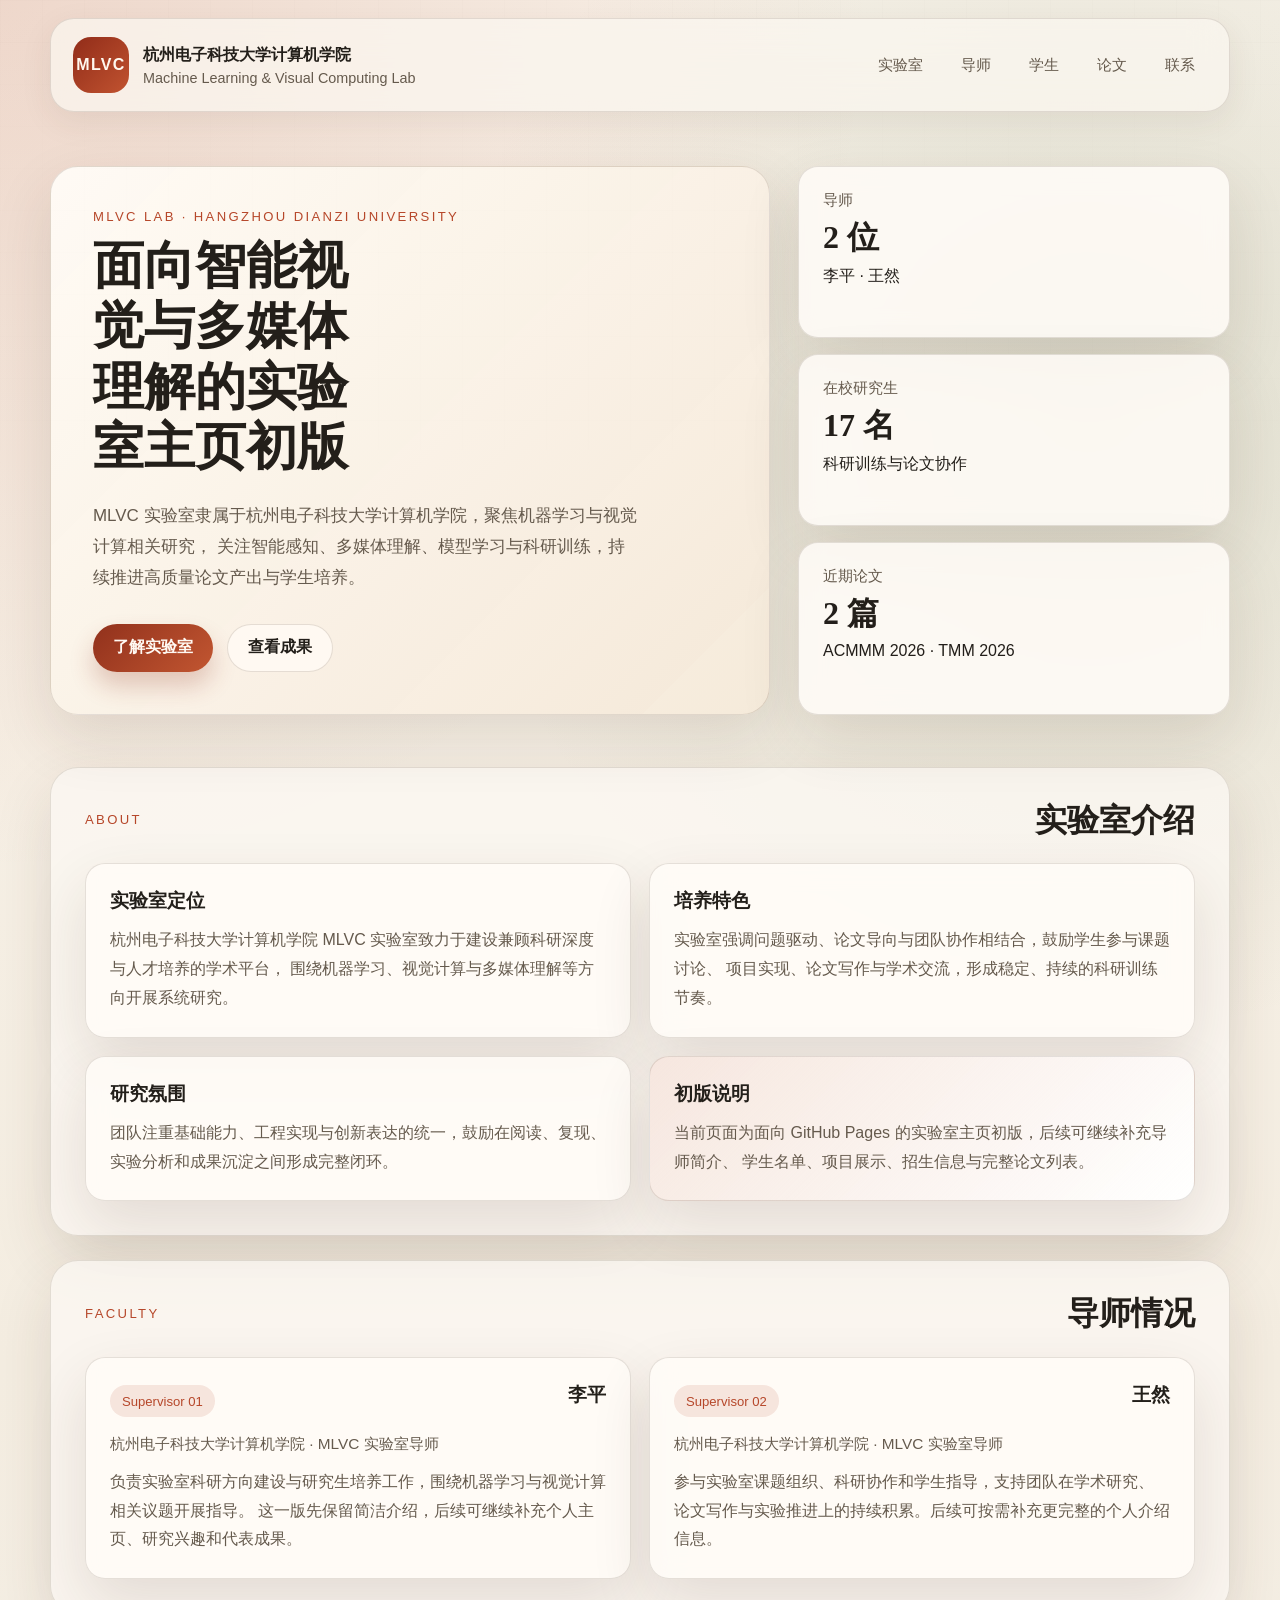
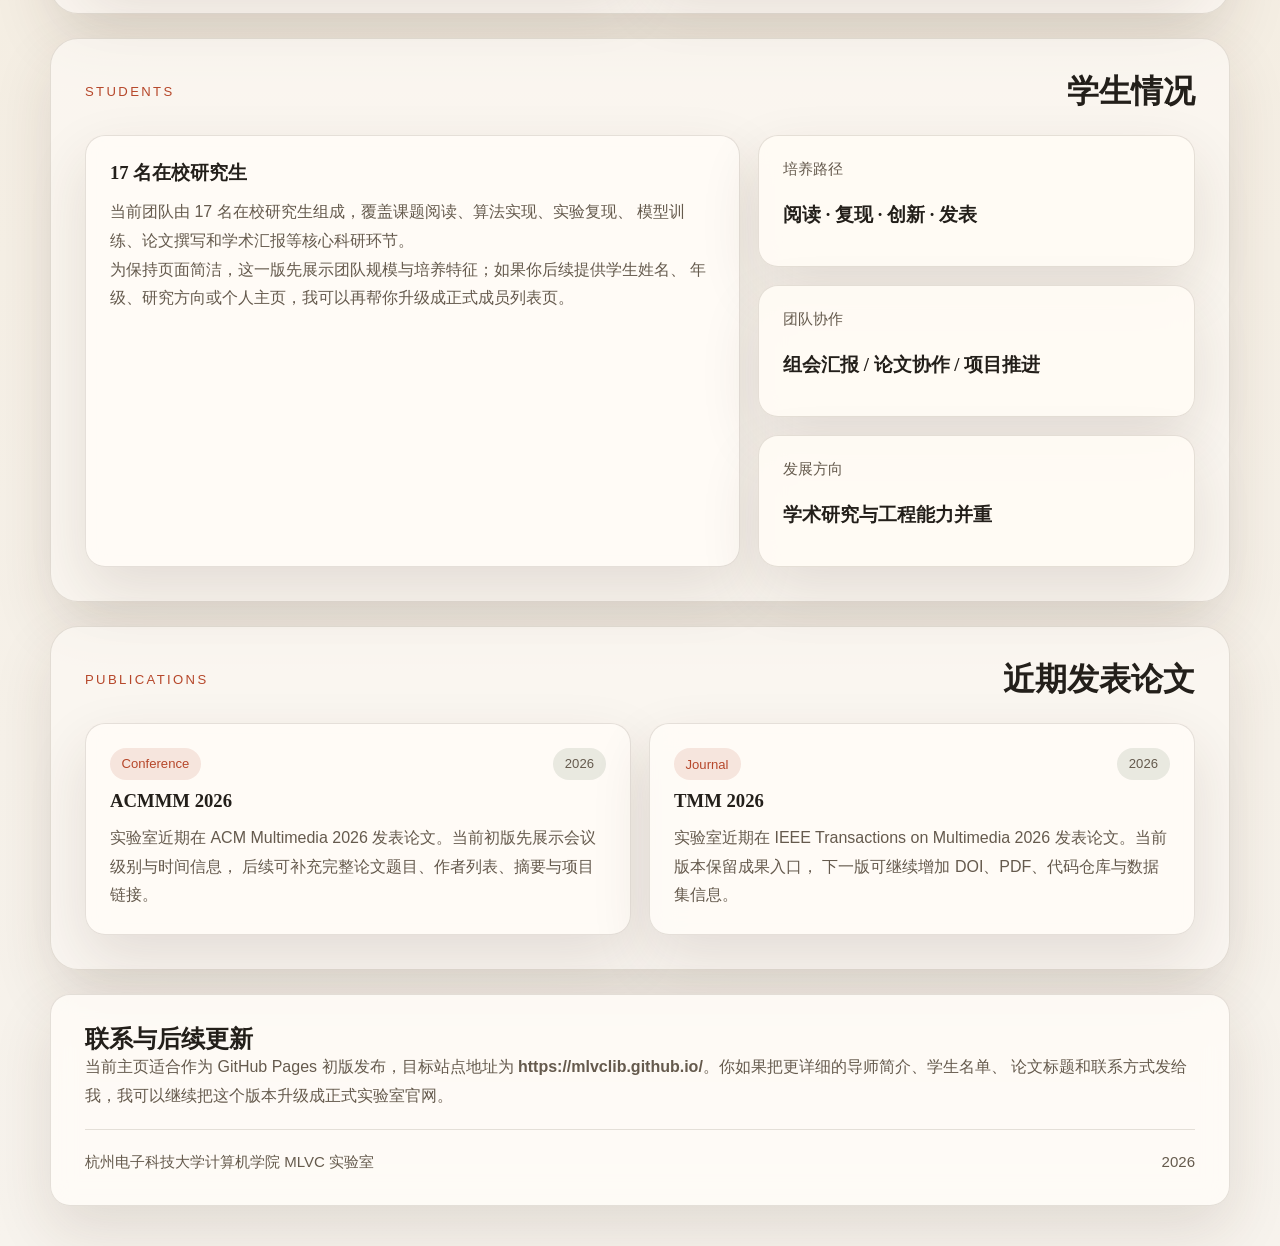
==== index.html @ e1e3f717 "init" ====
<!DOCTYPE html>
<html lang="zh-CN">
  <head>
    <meta charset="UTF-8" />
    <meta name="viewport" content="width=device-width, initial-scale=1.0" />
    <title>杭州电子科技大学计算机学院 MLVC 实验室</title>
    <meta
      name="description"
      content="杭州电子科技大学计算机学院 MLVC 实验室主页，介绍实验室、导师、学生与近期论文成果。"
    />
    <link rel="stylesheet" href="styles.css" />
  </head>
  <body>
    <div class="page-shell">
      <header class="site-header">
        <a class="brand" href="#top">
          <span class="brand-mark">MLVC</span>
          <span class="brand-text">
            <strong>杭州电子科技大学计算机学院</strong>
            <span>Machine Learning & Visual Computing Lab</span>
          </span>
        </a>
        <nav class="site-nav" aria-label="主导航">
          <a href="#about">实验室</a>
          <a href="#faculty">导师</a>
          <a href="#students">学生</a>
          <a href="#publications">论文</a>
          <a href="#contact">联系</a>
        </nav>
      </header>

      <main id="top">
        <section class="hero">
          <div class="hero-copy">
            <p class="eyebrow">MLVC Lab · Hangzhou Dianzi University</p>
            <h1>面向智能视觉与多媒体理解的实验室主页初版</h1>
            <p class="hero-text">
              MLVC 实验室隶属于杭州电子科技大学计算机学院，聚焦机器学习与视觉计算相关研究，
              关注智能感知、多媒体理解、模型学习与科研训练，持续推进高质量论文产出与学生培养。
            </p>
            <div class="hero-actions">
              <a class="button button-primary" href="#about">了解实验室</a>
              <a class="button button-secondary" href="#publications">查看成果</a>
            </div>
          </div>
          <aside class="hero-panel" aria-label="实验室概况">
            <div class="stat-card">
              <span class="stat-label">导师</span>
              <strong>2 位</strong>
              <span>李平 · 王然</span>
            </div>
            <div class="stat-card">
              <span class="stat-label">在校研究生</span>
              <strong>17 名</strong>
              <span>科研训练与论文协作</span>
            </div>
            <div class="stat-card">
              <span class="stat-label">近期论文</span>
              <strong>2 篇</strong>
              <span>ACMMM 2026 · TMM 2026</span>
            </div>
          </aside>
        </section>

        <section id="about" class="content-section">
          <div class="section-heading">
            <p class="eyebrow">About</p>
            <h2>实验室介绍</h2>
          </div>
          <div class="section-grid two-columns">
            <article class="info-card">
              <h3>实验室定位</h3>
              <p>
                杭州电子科技大学计算机学院 MLVC 实验室致力于建设兼顾科研深度与人才培养的学术平台，
                围绕机器学习、视觉计算与多媒体理解等方向开展系统研究。
              </p>
            </article>
            <article class="info-card">
              <h3>培养特色</h3>
              <p>
                实验室强调问题驱动、论文导向与团队协作相结合，鼓励学生参与课题讨论、
                项目实现、论文写作与学术交流，形成稳定、持续的科研训练节奏。
              </p>
            </article>
            <article class="info-card">
              <h3>研究氛围</h3>
              <p>
                团队注重基础能力、工程实现与创新表达的统一，鼓励在阅读、复现、
                实验分析和成果沉淀之间形成完整闭环。
              </p>
            </article>
            <article class="info-card accent-card">
              <h3>初版说明</h3>
              <p>
                当前页面为面向 GitHub Pages 的实验室主页初版，后续可继续补充导师简介、
                学生名单、项目展示、招生信息与完整论文列表。
              </p>
            </article>
          </div>
        </section>

        <section id="faculty" class="content-section">
          <div class="section-heading">
            <p class="eyebrow">Faculty</p>
            <h2>导师情况</h2>
          </div>
          <div class="section-grid two-columns">
            <article class="profile-card">
              <div class="profile-header">
                <span class="profile-badge">Supervisor 01</span>
                <h3>李平</h3>
              </div>
              <p class="profile-role">杭州电子科技大学计算机学院 · MLVC 实验室导师</p>
              <p>
                负责实验室科研方向建设与研究生培养工作，围绕机器学习与视觉计算相关议题开展指导。
                这一版先保留简洁介绍，后续可继续补充个人主页、研究兴趣和代表成果。
              </p>
            </article>
            <article class="profile-card">
              <div class="profile-header">
                <span class="profile-badge">Supervisor 02</span>
                <h3>王然</h3>
              </div>
              <p class="profile-role">杭州电子科技大学计算机学院 · MLVC 实验室导师</p>
              <p>
                参与实验室课题组织、科研协作和学生指导，支持团队在学术研究、
                论文写作与实验推进上的持续积累。后续可按需补充更完整的个人介绍信息。
              </p>
            </article>
          </div>
        </section>

        <section id="students" class="content-section">
          <div class="section-heading">
            <p class="eyebrow">Students</p>
            <h2>学生情况</h2>
          </div>
          <div class="students-layout">
            <article class="students-summary">
              <h3>17 名在校研究生</h3>
              <p>
                当前团队由 17 名在校研究生组成，覆盖课题阅读、算法实现、实验复现、
                模型训练、论文撰写和学术汇报等核心科研环节。
              </p>
              <p>
                为保持页面简洁，这一版先展示团队规模与培养特征；如果你后续提供学生姓名、
                年级、研究方向或个人主页，我可以再帮你升级成正式成员列表页。
              </p>
            </article>
            <div class="student-highlights">
              <div class="highlight-card">
                <span>培养路径</span>
                <strong>阅读 · 复现 · 创新 · 发表</strong>
              </div>
              <div class="highlight-card">
                <span>团队协作</span>
                <strong>组会汇报 / 论文协作 / 项目推进</strong>
              </div>
              <div class="highlight-card">
                <span>发展方向</span>
                <strong>学术研究与工程能力并重</strong>
              </div>
            </div>
          </div>
        </section>

        <section id="publications" class="content-section">
          <div class="section-heading">
            <p class="eyebrow">Publications</p>
            <h2>近期发表论文</h2>
          </div>
          <div class="publication-list">
            <article class="publication-card">
              <div class="publication-meta">
                <span class="pub-tag">Conference</span>
                <span class="pub-year">2026</span>
              </div>
              <h3>ACMMM 2026</h3>
              <p>
                实验室近期在 ACM Multimedia 2026 发表论文。当前初版先展示会议级别与时间信息，
                后续可补充完整论文题目、作者列表、摘要与项目链接。
              </p>
            </article>
            <article class="publication-card">
              <div class="publication-meta">
                <span class="pub-tag">Journal</span>
                <span class="pub-year">2026</span>
              </div>
              <h3>TMM 2026</h3>
              <p>
                实验室近期在 IEEE Transactions on Multimedia 2026 发表论文。当前版本保留成果入口，
                下一版可继续增加 DOI、PDF、代码仓库与数据集信息。
              </p>
            </article>
          </div>
        </section>
      </main>

      <footer id="contact" class="site-footer">
        <div>
          <h2>联系与后续更新</h2>
          <p>
            当前主页适合作为 GitHub Pages 初版发布，目标站点地址为
            <strong>https://mlvclib.github.io/</strong>。你如果把更详细的导师简介、学生名单、
            论文标题和联系方式发给我，我可以继续把这个版本升级成正式实验室官网。
          </p>
        </div>
        <p class="footer-note">
          <span>杭州电子科技大学计算机学院 MLVC 实验室</span>
          <span id="year"></span>
        </p>
      </footer>
    </div>

    <script src="script.js"></script>
  </body>
</html>
---- styles.css ----
:root {
  --bg: #f6f1e8;
  --panel: rgba(255, 252, 247, 0.86);
  --panel-strong: #fffdf8;
  --text: #231f1a;
  --muted: #655a4d;
  --line: rgba(70, 52, 35, 0.14);
  --accent: #b6472a;
  --shadow: 0 24px 60px rgba(67, 42, 24, 0.12);
  --radius-lg: 28px;
  --radius-md: 20px;
  --content-width: 1180px;
}

* {
  box-sizing: border-box;
}

html {
  scroll-behavior: smooth;
}

body {
  margin: 0;
  min-height: 100vh;
  font-family:
    "Aptos",
    "Segoe UI",
    "PingFang SC",
    "Hiragino Sans GB",
    "Microsoft YaHei",
    sans-serif;
  color: var(--text);
  background:
    radial-gradient(circle at top left, rgba(182, 71, 42, 0.16), transparent 28%),
    radial-gradient(circle at 85% 14%, rgba(108, 130, 88, 0.18), transparent 24%),
    linear-gradient(180deg, #f9f3ea 0%, #f4ede1 48%, #f7f3ed 100%);
}

body::before {
  content: "";
  position: fixed;
  inset: 0;
  pointer-events: none;
  opacity: 0.24;
  background-image:
    linear-gradient(rgba(58, 45, 33, 0.06) 1px, transparent 1px),
    linear-gradient(90deg, rgba(58, 45, 33, 0.06) 1px, transparent 1px);
  background-size: 42px 42px;
  mask-image: linear-gradient(180deg, rgba(0, 0, 0, 0.6), transparent);
}

.page-shell {
  width: min(calc(100% - 32px), var(--content-width));
  margin: 18px auto 40px;
}

.site-header {
  position: sticky;
  top: 14px;
  z-index: 20;
  display: flex;
  align-items: center;
  justify-content: space-between;
  gap: 24px;
  padding: 18px 22px;
  border: 1px solid var(--line);
  border-radius: 24px;
  backdrop-filter: blur(18px);
  background: rgba(251, 247, 240, 0.72);
  box-shadow: 0 10px 32px rgba(79, 55, 35, 0.08);
}

.brand {
  display: flex;
  align-items: center;
  gap: 14px;
  color: inherit;
  text-decoration: none;
}

.brand-mark {
  display: inline-flex;
  align-items: center;
  justify-content: center;
  width: 56px;
  height: 56px;
  border-radius: 18px;
  font-weight: 700;
  letter-spacing: 0.08em;
  color: #fff8ef;
  background: linear-gradient(135deg, #912c19 0%, #c15330 100%);
}

.brand-text {
  display: grid;
  gap: 4px;
}

.brand-text strong,
.hero h1,
.section-heading h2,
.site-footer h2,
.stat-card strong,
.info-card h3,
.profile-card h3,
.students-summary h3,
.publication-card h3,
.highlight-card strong {
  font-family:
    "Source Han Serif SC",
    "Noto Serif SC",
    "Songti SC",
    "STSong",
    serif;
}

.brand-text strong {
  font-size: 1rem;
}

.brand-text span {
  font-size: 0.9rem;
  color: var(--muted);
}

.site-nav {
  display: flex;
  flex-wrap: wrap;
  gap: 14px;
}

.site-nav a {
  color: var(--muted);
  text-decoration: none;
  font-size: 0.96rem;
  padding: 8px 12px;
  border-radius: 999px;
  transition: 180ms ease;
}

.site-nav a:hover,
.site-nav a:focus-visible {
  color: var(--text);
  background: rgba(182, 71, 42, 0.1);
  outline: none;
}

.hero {
  display: grid;
  grid-template-columns: minmax(0, 1.5fr) minmax(280px, 0.9fr);
  gap: 28px;
  align-items: stretch;
  padding: 54px 0 28px;
}

.hero-copy {
  padding: 42px;
  border-radius: var(--radius-lg);
  background:
    linear-gradient(135deg, rgba(255, 250, 244, 0.92), rgba(244, 232, 214, 0.9)),
    var(--panel);
  border: 1px solid var(--line);
  box-shadow: var(--shadow);
}

.eyebrow {
  margin: 0 0 12px;
  font-size: 0.82rem;
  letter-spacing: 0.18em;
  text-transform: uppercase;
  color: var(--accent);
}

.hero h1,
.section-heading h2,
.site-footer h2 {
  margin: 0;
  line-height: 1.18;
}

.hero h1 {
  font-size: clamp(2.4rem, 4vw, 4.6rem);
  max-width: 11ch;
}

.hero-text {
  max-width: 58ch;
  margin: 22px 0 0;
  font-size: 1.06rem;
  line-height: 1.85;
  color: var(--muted);
}

.hero-actions {
  display: flex;
  flex-wrap: wrap;
  gap: 14px;
  margin-top: 30px;
}

.button {
  display: inline-flex;
  align-items: center;
  justify-content: center;
  min-height: 48px;
  padding: 0 20px;
  border-radius: 999px;
  text-decoration: none;
  font-weight: 600;
  transition: transform 180ms ease, box-shadow 180ms ease, background 180ms ease;
}

.button:hover,
.button:focus-visible {
  transform: translateY(-1px);
}

.button-primary {
  color: #fff9f3;
  background: linear-gradient(135deg, #91311c, #c25631);
  box-shadow: 0 14px 24px rgba(145, 49, 28, 0.24);
}

.button-secondary {
  color: var(--text);
  background: rgba(255, 250, 244, 0.92);
  border: 1px solid rgba(95, 73, 48, 0.16);
}

.hero-panel {
  display: grid;
  gap: 16px;
}

.stat-card,
.info-card,
.profile-card,
.students-summary,
.highlight-card,
.publication-card,
.site-footer {
  border: 1px solid var(--line);
  border-radius: var(--radius-md);
  background: var(--panel);
  backdrop-filter: blur(12px);
  box-shadow: var(--shadow);
}

.stat-card {
  display: grid;
  gap: 6px;
  align-content: start;
  min-height: 164px;
  padding: 24px;
}

.stat-card strong {
  font-size: 2rem;
}

.stat-label {
  color: var(--muted);
  font-size: 0.92rem;
}

.content-section {
  margin-top: 24px;
  padding: 34px;
  border-radius: var(--radius-lg);
  border: 1px solid rgba(84, 63, 42, 0.14);
  background: rgba(252, 248, 242, 0.78);
  box-shadow: var(--shadow);
}

.section-heading {
  display: flex;
  align-items: end;
  justify-content: space-between;
  gap: 20px;
  margin-bottom: 24px;
}

.section-heading h2 {
  font-size: clamp(1.7rem, 2.5vw, 2.4rem);
}

.section-grid.two-columns {
  display: grid;
  grid-template-columns: repeat(2, minmax(0, 1fr));
  gap: 18px;
}

.info-card,
.profile-card,
.students-summary,
.highlight-card,
.publication-card {
  padding: 24px;
}

.info-card h3,
.profile-card h3,
.students-summary h3,
.publication-card h3 {
  margin: 0 0 12px;
}

.info-card p,
.profile-card p,
.students-summary p,
.publication-card p,
.site-footer p {
  margin: 0;
  line-height: 1.8;
  color: var(--muted);
}

.accent-card {
  background:
    linear-gradient(135deg, rgba(182, 71, 42, 0.12), rgba(255, 255, 255, 0.9)),
    var(--panel-strong);
}

.profile-header,
.publication-meta {
  display: flex;
  align-items: center;
  justify-content: space-between;
  gap: 12px;
  margin-bottom: 10px;
}

.profile-badge,
.pub-tag,
.pub-year {
  display: inline-flex;
  align-items: center;
  min-height: 32px;
  padding: 0 12px;
  border-radius: 999px;
  font-size: 0.82rem;
}

.profile-badge,
.pub-tag {
  color: var(--accent);
  background: rgba(182, 71, 42, 0.12);
}

.profile-role {
  margin-bottom: 10px !important;
  font-size: 0.96rem;
}

.students-layout {
  display: grid;
  grid-template-columns: minmax(0, 1.2fr) minmax(0, 0.8fr);
  gap: 18px;
}

.student-highlights {
  display: grid;
  gap: 18px;
}

.highlight-card {
  display: grid;
  gap: 8px;
  min-height: 132px;
  background: rgba(255, 251, 245, 0.92);
}

.highlight-card span {
  color: var(--muted);
  font-size: 0.92rem;
}

.highlight-card strong {
  font-size: 1.16rem;
  line-height: 1.5;
}

.publication-list {
  display: grid;
  grid-template-columns: repeat(2, minmax(0, 1fr));
  gap: 18px;
}

.pub-year {
  color: var(--muted);
  background: rgba(72, 101, 64, 0.12);
}

.site-footer {
  display: grid;
  gap: 18px;
  margin-top: 24px;
  padding: 30px 34px;
}

.footer-note {
  display: flex;
  flex-wrap: wrap;
  justify-content: space-between;
  gap: 8px 20px;
  padding-top: 18px;
  border-top: 1px solid var(--line);
  font-size: 0.94rem;
}

@media (max-width: 980px) {
  .site-header,
  .section-heading {
    align-items: start;
    flex-direction: column;
  }

  .hero,
  .students-layout,
  .publication-list,
  .section-grid.two-columns {
    grid-template-columns: 1fr;
  }

  .hero h1 {
    max-width: none;
  }
}

@media (max-width: 720px) {
  .page-shell {
    width: min(calc(100% - 20px), var(--content-width));
    margin-top: 10px;
  }

  .site-header,
  .hero-copy,
  .content-section,
  .site-footer {
    padding: 20px;
  }

  .brand {
    align-items: start;
  }

  .brand-mark {
    width: 48px;
    height: 48px;
    border-radius: 14px;
    font-size: 0.92rem;
  }

  .site-nav {
    gap: 8px;
  }

  .site-nav a {
    padding: 6px 10px;
  }

  .hero {
    padding-top: 18px;
  }

  .hero-text {
    font-size: 1rem;
  }
}
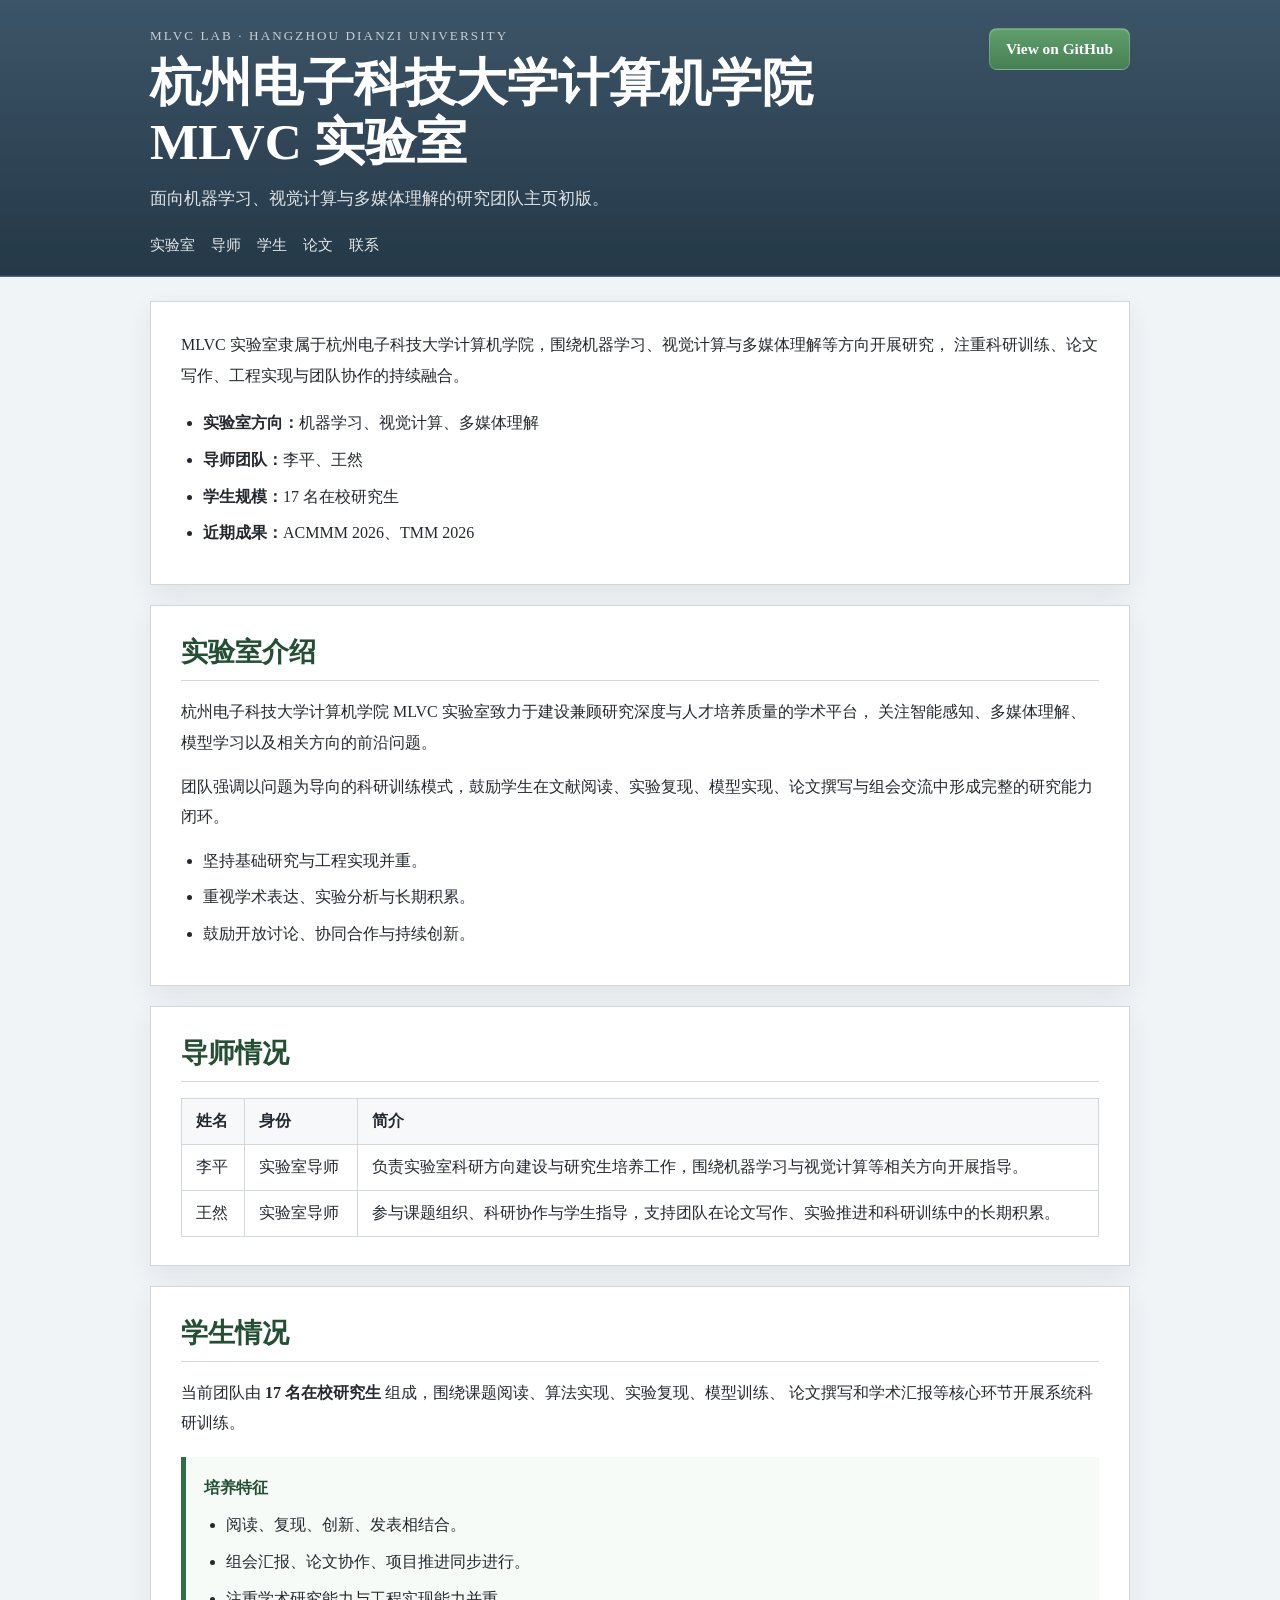
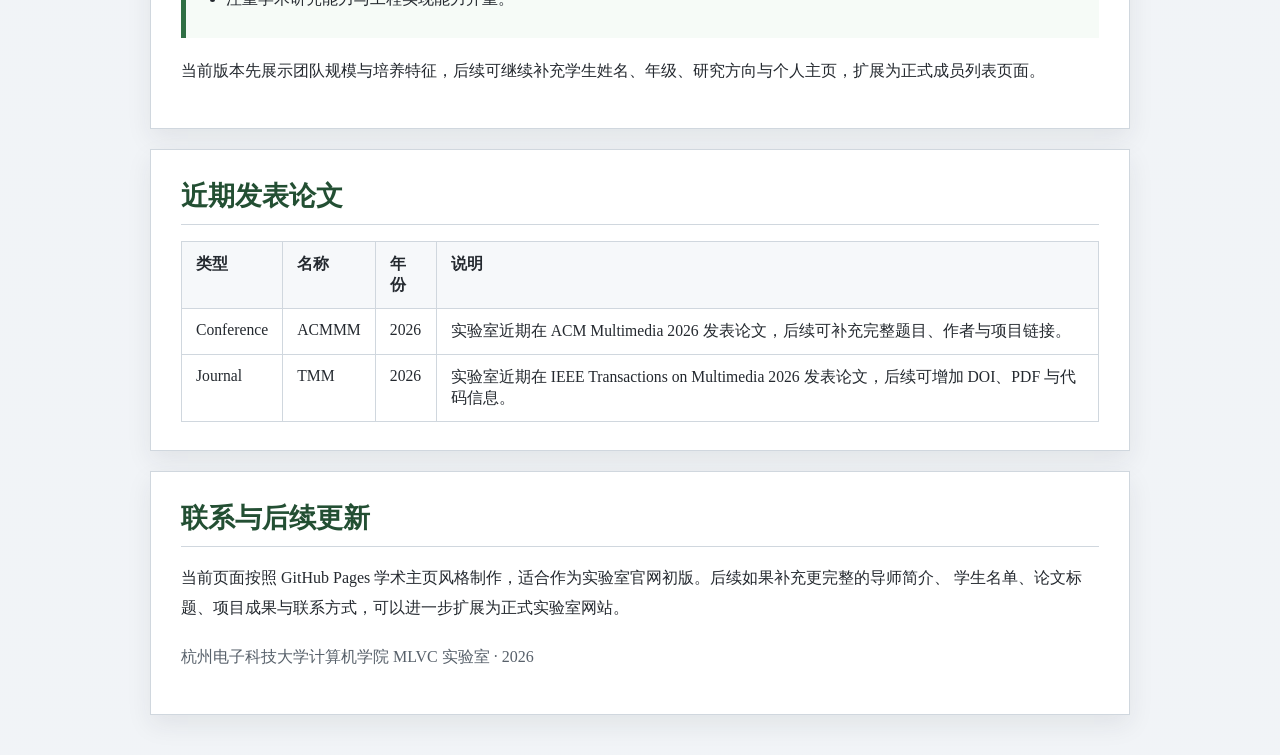
==== commit 377231b6: "修改1" ====
--- a/index.html
+++ b/index.html
@@ -3,214 +3,151 @@
   <head>
     <meta charset="UTF-8" />
     <meta name="viewport" content="width=device-width, initial-scale=1.0" />
-    <title>杭州电子科技大学计算机学院 MLVC 实验室</title>
+    <title>MLVC Lab | 杭州电子科技大学计算机学院</title>
     <meta
       name="description"
-      content="杭州电子科技大学计算机学院 MLVC 实验室主页，介绍实验室、导师、学生与近期论文成果。"
+      content="杭州电子科技大学计算机学院 MLVC 实验室主页，包含实验室介绍、导师团队、学生培养与近期论文成果。"
     />
     <link rel="stylesheet" href="styles.css" />
   </head>
   <body>
-    <div class="page-shell">
-      <header class="site-header">
-        <a class="brand" href="#top">
-          <span class="brand-mark">MLVC</span>
-          <span class="brand-text">
-            <strong>杭州电子科技大学计算机学院</strong>
-            <span>Machine Learning & Visual Computing Lab</span>
-          </span>
+    <header class="masthead">
+      <div class="container masthead-inner">
+        <div class="title-group">
+          <p class="site-kicker">MLVC LAB · HANGZHOU DIANZI UNIVERSITY</p>
+          <h1>杭州电子科技大学计算机学院 MLVC 实验室</h1>
+          <p class="site-summary">
+            面向机器学习、视觉计算与多媒体理解的研究团队主页初版。
+          </p>
+        </div>
+        <a class="github-link" href="https://github.com/l392y/lib_website" target="_blank" rel="noreferrer">
+          View on GitHub
         </a>
-        <nav class="site-nav" aria-label="主导航">
+      </div>
+      <div class="container">
+        <nav class="page-nav" aria-label="页面导航">
           <a href="#about">实验室</a>
           <a href="#faculty">导师</a>
           <a href="#students">学生</a>
           <a href="#publications">论文</a>
           <a href="#contact">联系</a>
         </nav>
-      </header>
+      </div>
+    </header>
 
-      <main id="top">
-        <section class="hero">
-          <div class="hero-copy">
-            <p class="eyebrow">MLVC Lab · Hangzhou Dianzi University</p>
-            <h1>面向智能视觉与多媒体理解的实验室主页初版</h1>
-            <p class="hero-text">
-              MLVC 实验室隶属于杭州电子科技大学计算机学院，聚焦机器学习与视觉计算相关研究，
-              关注智能感知、多媒体理解、模型学习与科研训练，持续推进高质量论文产出与学生培养。
-            </p>
-            <div class="hero-actions">
-              <a class="button button-primary" href="#about">了解实验室</a>
-              <a class="button button-secondary" href="#publications">查看成果</a>
-            </div>
-          </div>
-          <aside class="hero-panel" aria-label="实验室概况">
-            <div class="stat-card">
-              <span class="stat-label">导师</span>
-              <strong>2 位</strong>
-              <span>李平 · 王然</span>
-            </div>
-            <div class="stat-card">
-              <span class="stat-label">在校研究生</span>
-              <strong>17 名</strong>
-              <span>科研训练与论文协作</span>
-            </div>
-            <div class="stat-card">
-              <span class="stat-label">近期论文</span>
-              <strong>2 篇</strong>
-              <span>ACMMM 2026 · TMM 2026</span>
-            </div>
-          </aside>
-        </section>
+    <main class="container page-content">
+      <section class="lead-panel">
+        <p>
+          MLVC 实验室隶属于杭州电子科技大学计算机学院，围绕机器学习、视觉计算与多媒体理解等方向开展研究，
+          注重科研训练、论文写作、工程实现与团队协作的持续融合。
+        </p>
+        <ul class="facts-list">
+          <li><strong>实验室方向：</strong>机器学习、视觉计算、多媒体理解</li>
+          <li><strong>导师团队：</strong>李平、王然</li>
+          <li><strong>学生规模：</strong>17 名在校研究生</li>
+          <li><strong>近期成果：</strong>ACMMM 2026、TMM 2026</li>
+        </ul>
+      </section>
 
-        <section id="about" class="content-section">
-          <div class="section-heading">
-            <p class="eyebrow">About</p>
-            <h2>实验室介绍</h2>
-          </div>
-          <div class="section-grid two-columns">
-            <article class="info-card">
-              <h3>实验室定位</h3>
-              <p>
-                杭州电子科技大学计算机学院 MLVC 实验室致力于建设兼顾科研深度与人才培养的学术平台，
-                围绕机器学习、视觉计算与多媒体理解等方向开展系统研究。
-              </p>
-            </article>
-            <article class="info-card">
-              <h3>培养特色</h3>
-              <p>
-                实验室强调问题驱动、论文导向与团队协作相结合，鼓励学生参与课题讨论、
-                项目实现、论文写作与学术交流，形成稳定、持续的科研训练节奏。
-              </p>
-            </article>
-            <article class="info-card">
-              <h3>研究氛围</h3>
-              <p>
-                团队注重基础能力、工程实现与创新表达的统一，鼓励在阅读、复现、
-                实验分析和成果沉淀之间形成完整闭环。
-              </p>
-            </article>
-            <article class="info-card accent-card">
-              <h3>初版说明</h3>
-              <p>
-                当前页面为面向 GitHub Pages 的实验室主页初版，后续可继续补充导师简介、
-                学生名单、项目展示、招生信息与完整论文列表。
-              </p>
-            </article>
-          </div>
-        </section>
+      <section id="about" class="content-section">
+        <h2>实验室介绍</h2>
+        <p>
+          杭州电子科技大学计算机学院 MLVC 实验室致力于建设兼顾研究深度与人才培养质量的学术平台，
+          关注智能感知、多媒体理解、模型学习以及相关方向的前沿问题。
+        </p>
+        <p>
+          团队强调以问题为导向的科研训练模式，鼓励学生在文献阅读、实验复现、模型实现、论文撰写与组会交流中形成完整的研究能力闭环。
+        </p>
+        <ul>
+          <li>坚持基础研究与工程实现并重。</li>
+          <li>重视学术表达、实验分析与长期积累。</li>
+          <li>鼓励开放讨论、协同合作与持续创新。</li>
+        </ul>
+      </section>
 
-        <section id="faculty" class="content-section">
-          <div class="section-heading">
-            <p class="eyebrow">Faculty</p>
-            <h2>导师情况</h2>
-          </div>
-          <div class="section-grid two-columns">
-            <article class="profile-card">
-              <div class="profile-header">
-                <span class="profile-badge">Supervisor 01</span>
-                <h3>李平</h3>
-              </div>
-              <p class="profile-role">杭州电子科技大学计算机学院 · MLVC 实验室导师</p>
-              <p>
-                负责实验室科研方向建设与研究生培养工作，围绕机器学习与视觉计算相关议题开展指导。
-                这一版先保留简洁介绍，后续可继续补充个人主页、研究兴趣和代表成果。
-              </p>
-            </article>
-            <article class="profile-card">
-              <div class="profile-header">
-                <span class="profile-badge">Supervisor 02</span>
-                <h3>王然</h3>
-              </div>
-              <p class="profile-role">杭州电子科技大学计算机学院 · MLVC 实验室导师</p>
-              <p>
-                参与实验室课题组织、科研协作和学生指导，支持团队在学术研究、
-                论文写作与实验推进上的持续积累。后续可按需补充更完整的个人介绍信息。
-              </p>
-            </article>
-          </div>
-        </section>
+      <section id="faculty" class="content-section">
+        <h2>导师情况</h2>
+        <table>
+          <thead>
+            <tr>
+              <th>姓名</th>
+              <th>身份</th>
+              <th>简介</th>
+            </tr>
+          </thead>
+          <tbody>
+            <tr>
+              <td>李平</td>
+              <td>实验室导师</td>
+              <td>负责实验室科研方向建设与研究生培养工作，围绕机器学习与视觉计算等相关方向开展指导。</td>
+            </tr>
+            <tr>
+              <td>王然</td>
+              <td>实验室导师</td>
+              <td>参与课题组织、科研协作与学生指导，支持团队在论文写作、实验推进和科研训练中的长期积累。</td>
+            </tr>
+          </tbody>
+        </table>
+      </section>
 
-        <section id="students" class="content-section">
-          <div class="section-heading">
-            <p class="eyebrow">Students</p>
-            <h2>学生情况</h2>
-          </div>
-          <div class="students-layout">
-            <article class="students-summary">
-              <h3>17 名在校研究生</h3>
-              <p>
-                当前团队由 17 名在校研究生组成，覆盖课题阅读、算法实现、实验复现、
-                模型训练、论文撰写和学术汇报等核心科研环节。
-              </p>
-              <p>
-                为保持页面简洁，这一版先展示团队规模与培养特征；如果你后续提供学生姓名、
-                年级、研究方向或个人主页，我可以再帮你升级成正式成员列表页。
-              </p>
-            </article>
-            <div class="student-highlights">
-              <div class="highlight-card">
-                <span>培养路径</span>
-                <strong>阅读 · 复现 · 创新 · 发表</strong>
-              </div>
-              <div class="highlight-card">
-                <span>团队协作</span>
-                <strong>组会汇报 / 论文协作 / 项目推进</strong>
-              </div>
-              <div class="highlight-card">
-                <span>发展方向</span>
-                <strong>学术研究与工程能力并重</strong>
-              </div>
-            </div>
-          </div>
-        </section>
+      <section id="students" class="content-section">
+        <h2>学生情况</h2>
+        <p>
+          当前团队由 <strong>17 名在校研究生</strong> 组成，围绕课题阅读、算法实现、实验复现、模型训练、
+          论文撰写和学术汇报等核心环节开展系统科研训练。
+        </p>
+        <div class="callout">
+          <p class="callout-title">培养特征</p>
+          <ul>
+            <li>阅读、复现、创新、发表相结合。</li>
+            <li>组会汇报、论文协作、项目推进同步进行。</li>
+            <li>注重学术研究能力与工程实现能力并重。</li>
+          </ul>
+        </div>
+        <p>
+          当前版本先展示团队规模与培养特征，后续可继续补充学生姓名、年级、研究方向与个人主页，扩展为正式成员列表页面。
+        </p>
+      </section>
 
-        <section id="publications" class="content-section">
-          <div class="section-heading">
-            <p class="eyebrow">Publications</p>
-            <h2>近期发表论文</h2>
-          </div>
-          <div class="publication-list">
-            <article class="publication-card">
-              <div class="publication-meta">
-                <span class="pub-tag">Conference</span>
-                <span class="pub-year">2026</span>
-              </div>
-              <h3>ACMMM 2026</h3>
-              <p>
-                实验室近期在 ACM Multimedia 2026 发表论文。当前初版先展示会议级别与时间信息，
-                后续可补充完整论文题目、作者列表、摘要与项目链接。
-              </p>
-            </article>
-            <article class="publication-card">
-              <div class="publication-meta">
-                <span class="pub-tag">Journal</span>
-                <span class="pub-year">2026</span>
-              </div>
-              <h3>TMM 2026</h3>
-              <p>
-                实验室近期在 IEEE Transactions on Multimedia 2026 发表论文。当前版本保留成果入口，
-                下一版可继续增加 DOI、PDF、代码仓库与数据集信息。
-              </p>
-            </article>
-          </div>
-        </section>
-      </main>
+      <section id="publications" class="content-section">
+        <h2>近期发表论文</h2>
+        <table>
+          <thead>
+            <tr>
+              <th>类型</th>
+              <th>名称</th>
+              <th>年份</th>
+              <th>说明</th>
+            </tr>
+          </thead>
+          <tbody>
+            <tr>
+              <td>Conference</td>
+              <td>ACMMM</td>
+              <td>2026</td>
+              <td>实验室近期在 ACM Multimedia 2026 发表论文，后续可补充完整题目、作者与项目链接。</td>
+            </tr>
+            <tr>
+              <td>Journal</td>
+              <td>TMM</td>
+              <td>2026</td>
+              <td>实验室近期在 IEEE Transactions on Multimedia 2026 发表论文，后续可增加 DOI、PDF 与代码信息。</td>
+            </tr>
+          </tbody>
+        </table>
+      </section>
 
-      <footer id="contact" class="site-footer">
-        <div>
-          <h2>联系与后续更新</h2>
-          <p>
-            当前主页适合作为 GitHub Pages 初版发布，目标站点地址为
-            <strong>https://mlvclib.github.io/</strong>。你如果把更详细的导师简介、学生名单、
-            论文标题和联系方式发给我，我可以继续把这个版本升级成正式实验室官网。
-          </p>
-        </div>
+      <section id="contact" class="content-section">
+        <h2>联系与后续更新</h2>
+        <p>
+          当前页面按照 GitHub Pages 学术主页风格制作，适合作为实验室官网初版。后续如果补充更完整的导师简介、
+          学生名单、论文标题、项目成果与联系方式，可以进一步扩展为正式实验室网站。
+        </p>
         <p class="footer-note">
-          <span>杭州电子科技大学计算机学院 MLVC 实验室</span>
-          <span id="year"></span>
+          杭州电子科技大学计算机学院 MLVC 实验室 · <span id="year"></span>
         </p>
-      </footer>
-    </div>
+      </section>
+    </main>
 
     <script src="script.js"></script>
   </body>
--- a/styles.css
+++ b/styles.css
@@ -1,15 +1,15 @@
 :root {
-  --bg: #f6f1e8;
-  --panel: rgba(255, 252, 247, 0.86);
-  --panel-strong: #fffdf8;
-  --text: #231f1a;
-  --muted: #655a4d;
-  --line: rgba(70, 52, 35, 0.14);
-  --accent: #b6472a;
-  --shadow: 0 24px 60px rgba(67, 42, 24, 0.12);
-  --radius-lg: 28px;
-  --radius-md: 20px;
-  --content-width: 1180px;
+  --bg: #eef1f5;
+  --paper: #ffffff;
+  --ink: #24292f;
+  --muted: #57606a;
+  --line: #d0d7de;
+  --accent: #2f6f44;
+  --accent-dark: #234f33;
+  --header-top: #314a5f;
+  --header-bottom: #243847;
+  --shadow: 0 10px 24px rgba(36, 41, 47, 0.08);
+  --container: 980px;
 }
 
 * {
@@ -22,449 +22,239 @@
 
 body {
   margin: 0;
-  min-height: 100vh;
   font-family:
-    "Aptos",
-    "Segoe UI",
-    "PingFang SC",
-    "Hiragino Sans GB",
-    "Microsoft YaHei",
-    sans-serif;
-  color: var(--text);
+    Georgia,
+    "Times New Roman",
+    "Noto Serif SC",
+    "Source Han Serif SC",
+    "Songti SC",
+    serif;
+  color: var(--ink);
   background:
-    radial-gradient(circle at top left, rgba(182, 71, 42, 0.16), transparent 28%),
-    radial-gradient(circle at 85% 14%, rgba(108, 130, 88, 0.18), transparent 24%),
-    linear-gradient(180deg, #f9f3ea 0%, #f4ede1 48%, #f7f3ed 100%);
-}
-
-body::before {
-  content: "";
-  position: fixed;
-  inset: 0;
-  pointer-events: none;
-  opacity: 0.24;
-  background-image:
-    linear-gradient(rgba(58, 45, 33, 0.06) 1px, transparent 1px),
-    linear-gradient(90deg, rgba(58, 45, 33, 0.06) 1px, transparent 1px);
-  background-size: 42px 42px;
-  mask-image: linear-gradient(180deg, rgba(0, 0, 0, 0.6), transparent);
-}
-
-.page-shell {
-  width: min(calc(100% - 32px), var(--content-width));
-  margin: 18px auto 40px;
-}
-
-.site-header {
-  position: sticky;
-  top: 14px;
-  z-index: 20;
+    linear-gradient(180deg, rgba(255, 255, 255, 0.2), rgba(255, 255, 255, 0.2)),
+    var(--bg);
+}
+
+a {
+  color: #0969da;
+}
+
+a:hover {
+  color: #0550ae;
+}
+
+.container {
+  width: min(calc(100% - 32px), var(--container));
+  margin: 0 auto;
+}
+
+.masthead {
+  padding: 28px 0 20px;
+  color: #fff;
+  background:
+    linear-gradient(180deg, rgba(255, 255, 255, 0.06), rgba(255, 255, 255, 0)),
+    linear-gradient(180deg, var(--header-top), var(--header-bottom));
+  border-bottom: 1px solid rgba(255, 255, 255, 0.12);
+  box-shadow: inset 0 -1px 0 rgba(255, 255, 255, 0.08);
+}
+
+.masthead-inner {
   display: flex;
-  align-items: center;
+  align-items: flex-start;
   justify-content: space-between;
-  gap: 24px;
-  padding: 18px 22px;
-  border: 1px solid var(--line);
-  border-radius: 24px;
-  backdrop-filter: blur(18px);
-  background: rgba(251, 247, 240, 0.72);
-  box-shadow: 0 10px 32px rgba(79, 55, 35, 0.08);
-}
-
-.brand {
-  display: flex;
-  align-items: center;
-  gap: 14px;
-  color: inherit;
-  text-decoration: none;
-}
-
-.brand-mark {
+  gap: 20px;
+}
+
+.site-kicker {
+  margin: 0 0 10px;
+  font-size: 0.82rem;
+  letter-spacing: 0.16em;
+  text-transform: uppercase;
+  color: rgba(255, 255, 255, 0.72);
+}
+
+.title-group h1 {
+  margin: 0;
+  font-size: clamp(2rem, 4vw, 3.2rem);
+  line-height: 1.15;
+}
+
+.site-summary {
+  max-width: 56ch;
+  margin: 12px 0 0;
+  font-size: 1.05rem;
+  line-height: 1.75;
+  color: rgba(255, 255, 255, 0.86);
+}
+
+.github-link {
+  flex: 0 0 auto;
   display: inline-flex;
   align-items: center;
   justify-content: center;
-  width: 56px;
-  height: 56px;
-  border-radius: 18px;
+  min-height: 42px;
+  padding: 0 16px;
+  color: #fff;
+  text-decoration: none;
+  font-size: 0.96rem;
   font-weight: 700;
-  letter-spacing: 0.08em;
-  color: #fff8ef;
-  background: linear-gradient(135deg, #912c19 0%, #c15330 100%);
-}
-
-.brand-text {
-  display: grid;
-  gap: 4px;
-}
-
-.brand-text strong,
-.hero h1,
-.section-heading h2,
-.site-footer h2,
-.stat-card strong,
-.info-card h3,
-.profile-card h3,
-.students-summary h3,
-.publication-card h3,
-.highlight-card strong {
-  font-family:
-    "Source Han Serif SC",
-    "Noto Serif SC",
-    "Songti SC",
-    "STSong",
-    serif;
-}
-
-.brand-text strong {
-  font-size: 1rem;
-}
-
-.brand-text span {
-  font-size: 0.9rem;
-  color: var(--muted);
-}
-
-.site-nav {
+  border-radius: 8px;
+  border: 1px solid rgba(255, 255, 255, 0.2);
+  background: linear-gradient(180deg, #5fa06c, #477f53);
+  box-shadow: inset 0 1px 0 rgba(255, 255, 255, 0.18);
+}
+
+.github-link:hover {
+  color: #fff;
+  background: linear-gradient(180deg, #6aac76, #4a8556);
+}
+
+.page-nav {
   display: flex;
   flex-wrap: wrap;
-  gap: 14px;
-}
-
-.site-nav a {
-  color: var(--muted);
+  gap: 16px;
+  margin-top: 22px;
+}
+
+.page-nav a {
+  color: rgba(255, 255, 255, 0.88);
   text-decoration: none;
   font-size: 0.96rem;
-  padding: 8px 12px;
-  border-radius: 999px;
-  transition: 180ms ease;
-}
-
-.site-nav a:hover,
-.site-nav a:focus-visible {
-  color: var(--text);
-  background: rgba(182, 71, 42, 0.1);
-  outline: none;
-}
-
-.hero {
-  display: grid;
-  grid-template-columns: minmax(0, 1.5fr) minmax(280px, 0.9fr);
-  gap: 28px;
-  align-items: stretch;
-  padding: 54px 0 28px;
-}
-
-.hero-copy {
-  padding: 42px;
-  border-radius: var(--radius-lg);
-  background:
-    linear-gradient(135deg, rgba(255, 250, 244, 0.92), rgba(244, 232, 214, 0.9)),
-    var(--panel);
+}
+
+.page-nav a:hover {
+  color: #fff;
+  text-decoration: underline;
+}
+
+.page-content {
+  margin-top: 24px;
+  margin-bottom: 40px;
+}
+
+.lead-panel,
+.content-section {
+  padding: 28px 30px;
+  background: var(--paper);
   border: 1px solid var(--line);
   box-shadow: var(--shadow);
 }
 
-.eyebrow {
-  margin: 0 0 12px;
-  font-size: 0.82rem;
-  letter-spacing: 0.18em;
-  text-transform: uppercase;
-  color: var(--accent);
-}
-
-.hero h1,
-.section-heading h2,
-.site-footer h2 {
+.lead-panel {
+  margin-bottom: 20px;
+}
+
+.lead-panel p {
   margin: 0;
-  line-height: 1.18;
-}
-
-.hero h1 {
-  font-size: clamp(2.4rem, 4vw, 4.6rem);
-  max-width: 11ch;
-}
-
-.hero-text {
-  max-width: 58ch;
-  margin: 22px 0 0;
-  font-size: 1.06rem;
-  line-height: 1.85;
+  line-height: 1.9;
+}
+
+.facts-list {
+  margin: 18px 0 0;
+  padding-left: 22px;
+}
+
+.facts-list li,
+.content-section li {
+  margin: 8px 0;
+  line-height: 1.8;
+}
+
+.content-section + .content-section {
+  margin-top: 20px;
+}
+
+.content-section h2 {
+  margin: 0 0 16px;
+  padding-bottom: 10px;
+  font-size: 1.7rem;
+  color: var(--accent-dark);
+  border-bottom: 1px solid var(--line);
+}
+
+.content-section p {
+  margin: 0 0 14px;
+  line-height: 1.9;
+}
+
+.content-section ul {
+  margin: 0 0 8px;
+  padding-left: 22px;
+}
+
+table {
+  width: 100%;
+  border-collapse: collapse;
+  font-size: 0.98rem;
+}
+
+th,
+td {
+  padding: 12px 14px;
+  text-align: left;
+  vertical-align: top;
+  border: 1px solid var(--line);
+}
+
+th {
+  font-weight: 700;
+  background: #f6f8fa;
+}
+
+.callout {
+  margin: 18px 0;
+  padding: 16px 18px;
+  border-left: 5px solid var(--accent);
+  background: #f6fbf7;
+}
+
+.callout-title {
+  margin-bottom: 8px !important;
+  font-weight: 700;
+  color: var(--accent-dark);
+}
+
+.footer-note {
+  margin-top: 18px !important;
   color: var(--muted);
 }
 
-.hero-actions {
-  display: flex;
-  flex-wrap: wrap;
-  gap: 14px;
-  margin-top: 30px;
-}
-
-.button {
-  display: inline-flex;
-  align-items: center;
-  justify-content: center;
-  min-height: 48px;
-  padding: 0 20px;
-  border-radius: 999px;
-  text-decoration: none;
-  font-weight: 600;
-  transition: transform 180ms ease, box-shadow 180ms ease, background 180ms ease;
-}
-
-.button:hover,
-.button:focus-visible {
-  transform: translateY(-1px);
-}
-
-.button-primary {
-  color: #fff9f3;
-  background: linear-gradient(135deg, #91311c, #c25631);
-  box-shadow: 0 14px 24px rgba(145, 49, 28, 0.24);
-}
-
-.button-secondary {
-  color: var(--text);
-  background: rgba(255, 250, 244, 0.92);
-  border: 1px solid rgba(95, 73, 48, 0.16);
-}
-
-.hero-panel {
-  display: grid;
-  gap: 16px;
-}
-
-.stat-card,
-.info-card,
-.profile-card,
-.students-summary,
-.highlight-card,
-.publication-card,
-.site-footer {
-  border: 1px solid var(--line);
-  border-radius: var(--radius-md);
-  background: var(--panel);
-  backdrop-filter: blur(12px);
-  box-shadow: var(--shadow);
-}
-
-.stat-card {
-  display: grid;
-  gap: 6px;
-  align-content: start;
-  min-height: 164px;
-  padding: 24px;
-}
-
-.stat-card strong {
-  font-size: 2rem;
-}
-
-.stat-label {
-  color: var(--muted);
-  font-size: 0.92rem;
-}
-
-.content-section {
-  margin-top: 24px;
-  padding: 34px;
-  border-radius: var(--radius-lg);
-  border: 1px solid rgba(84, 63, 42, 0.14);
-  background: rgba(252, 248, 242, 0.78);
-  box-shadow: var(--shadow);
-}
-
-.section-heading {
-  display: flex;
-  align-items: end;
-  justify-content: space-between;
-  gap: 20px;
-  margin-bottom: 24px;
-}
-
-.section-heading h2 {
-  font-size: clamp(1.7rem, 2.5vw, 2.4rem);
-}
-
-.section-grid.two-columns {
-  display: grid;
-  grid-template-columns: repeat(2, minmax(0, 1fr));
-  gap: 18px;
-}
-
-.info-card,
-.profile-card,
-.students-summary,
-.highlight-card,
-.publication-card {
-  padding: 24px;
-}
-
-.info-card h3,
-.profile-card h3,
-.students-summary h3,
-.publication-card h3 {
-  margin: 0 0 12px;
-}
-
-.info-card p,
-.profile-card p,
-.students-summary p,
-.publication-card p,
-.site-footer p {
-  margin: 0;
-  line-height: 1.8;
-  color: var(--muted);
-}
-
-.accent-card {
-  background:
-    linear-gradient(135deg, rgba(182, 71, 42, 0.12), rgba(255, 255, 255, 0.9)),
-    var(--panel-strong);
-}
-
-.profile-header,
-.publication-meta {
-  display: flex;
-  align-items: center;
-  justify-content: space-between;
-  gap: 12px;
-  margin-bottom: 10px;
-}
-
-.profile-badge,
-.pub-tag,
-.pub-year {
-  display: inline-flex;
-  align-items: center;
-  min-height: 32px;
-  padding: 0 12px;
-  border-radius: 999px;
-  font-size: 0.82rem;
-}
-
-.profile-badge,
-.pub-tag {
-  color: var(--accent);
-  background: rgba(182, 71, 42, 0.12);
-}
-
-.profile-role {
-  margin-bottom: 10px !important;
-  font-size: 0.96rem;
-}
-
-.students-layout {
-  display: grid;
-  grid-template-columns: minmax(0, 1.2fr) minmax(0, 0.8fr);
-  gap: 18px;
-}
-
-.student-highlights {
-  display: grid;
-  gap: 18px;
-}
-
-.highlight-card {
-  display: grid;
-  gap: 8px;
-  min-height: 132px;
-  background: rgba(255, 251, 245, 0.92);
-}
-
-.highlight-card span {
-  color: var(--muted);
-  font-size: 0.92rem;
-}
-
-.highlight-card strong {
-  font-size: 1.16rem;
-  line-height: 1.5;
-}
-
-.publication-list {
-  display: grid;
-  grid-template-columns: repeat(2, minmax(0, 1fr));
-  gap: 18px;
-}
-
-.pub-year {
-  color: var(--muted);
-  background: rgba(72, 101, 64, 0.12);
-}
-
-.site-footer {
-  display: grid;
-  gap: 18px;
-  margin-top: 24px;
-  padding: 30px 34px;
-}
-
-.footer-note {
-  display: flex;
-  flex-wrap: wrap;
-  justify-content: space-between;
-  gap: 8px 20px;
-  padding-top: 18px;
-  border-top: 1px solid var(--line);
-  font-size: 0.94rem;
-}
-
-@media (max-width: 980px) {
-  .site-header,
-  .section-heading {
-    align-items: start;
+@media (max-width: 760px) {
+  .masthead-inner {
     flex-direction: column;
   }
 
-  .hero,
-  .students-layout,
-  .publication-list,
-  .section-grid.two-columns {
-    grid-template-columns: 1fr;
-  }
-
-  .hero h1 {
-    max-width: none;
-  }
-}
-
-@media (max-width: 720px) {
-  .page-shell {
-    width: min(calc(100% - 20px), var(--content-width));
-    margin-top: 10px;
-  }
-
-  .site-header,
-  .hero-copy,
-  .content-section,
-  .site-footer {
+  .page-content {
+    margin-top: 18px;
+  }
+
+  .lead-panel,
+  .content-section {
     padding: 20px;
   }
 
-  .brand {
-    align-items: start;
-  }
-
-  .brand-mark {
-    width: 48px;
-    height: 48px;
-    border-radius: 14px;
-    font-size: 0.92rem;
-  }
-
-  .site-nav {
-    gap: 8px;
-  }
-
-  .site-nav a {
-    padding: 6px 10px;
-  }
-
-  .hero {
-    padding-top: 18px;
-  }
-
-  .hero-text {
-    font-size: 1rem;
-  }
-}
+  table,
+  thead,
+  tbody,
+  th,
+  td,
+  tr {
+    display: block;
+  }
+
+  thead {
+    display: none;
+  }
+
+  tr + tr {
+    margin-top: 12px;
+  }
+
+  td {
+    border-top: none;
+  }
+
+  td:first-child {
+    border-top: 1px solid var(--line);
+  }
+}
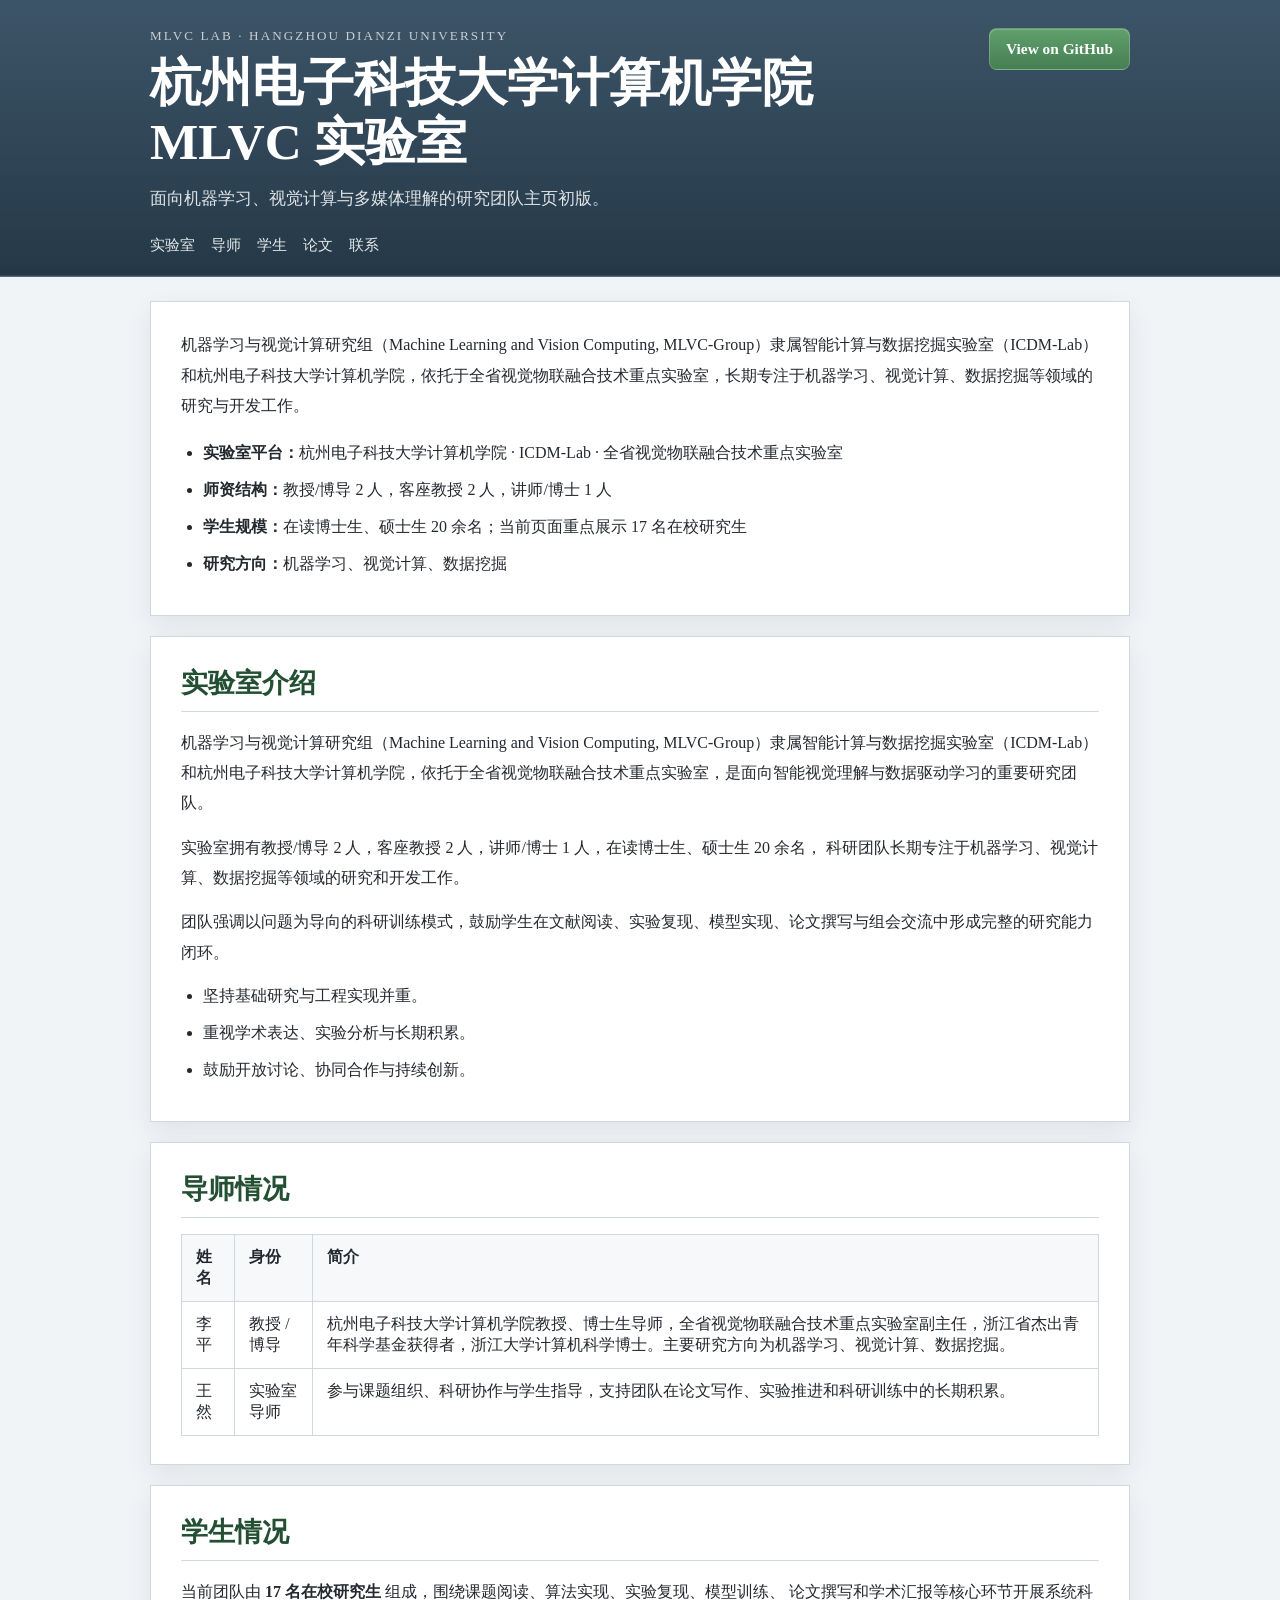
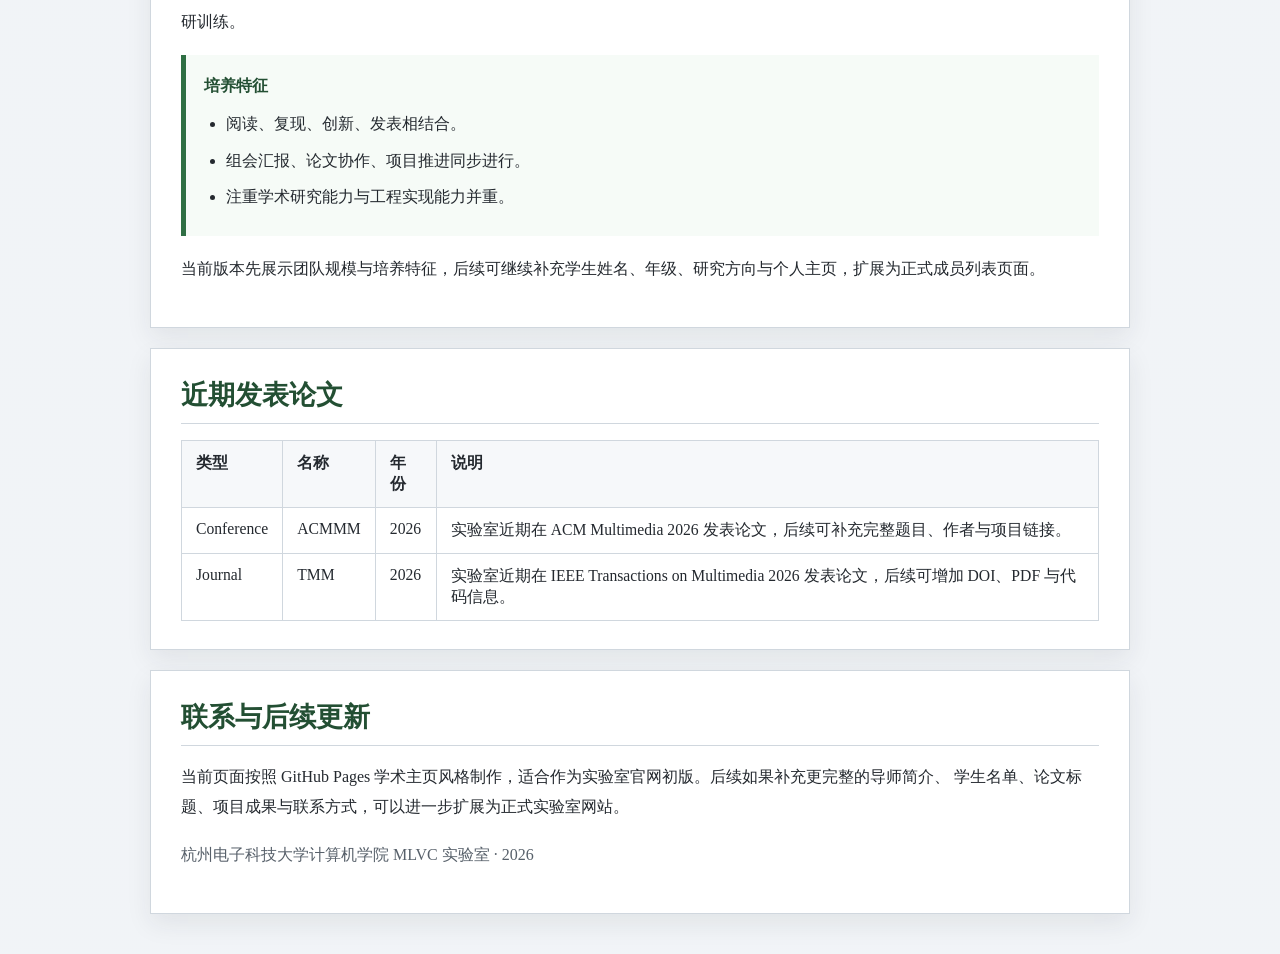
==== commit d78dc69d: "3" ====
--- a/index.html
+++ b/index.html
@@ -20,7 +20,7 @@
             面向机器学习、视觉计算与多媒体理解的研究团队主页初版。
           </p>
         </div>
-        <a class="github-link" href="https://github.com/l392y/lib_website" target="_blank" rel="noreferrer">
+        <a class="github-link" href="https://github.com/l392y/mlvclib.github.io" target="_blank" rel="noreferrer">
           View on GitHub
         </a>
       </div>
@@ -38,22 +38,26 @@
     <main class="container page-content">
       <section class="lead-panel">
         <p>
-          MLVC 实验室隶属于杭州电子科技大学计算机学院，围绕机器学习、视觉计算与多媒体理解等方向开展研究，
-          注重科研训练、论文写作、工程实现与团队协作的持续融合。
+          机器学习与视觉计算研究组（Machine Learning and Vision Computing, MLVC-Group）隶属智能计算与数据挖掘实验室（ICDM-Lab）
+          和杭州电子科技大学计算机学院，依托于全省视觉物联融合技术重点实验室，长期专注于机器学习、视觉计算、数据挖掘等领域的研究与开发工作。
         </p>
         <ul class="facts-list">
-          <li><strong>实验室方向：</strong>机器学习、视觉计算、多媒体理解</li>
-          <li><strong>导师团队：</strong>李平、王然</li>
-          <li><strong>学生规模：</strong>17 名在校研究生</li>
-          <li><strong>近期成果：</strong>ACMMM 2026、TMM 2026</li>
+          <li><strong>实验室平台：</strong>杭州电子科技大学计算机学院 · ICDM-Lab · 全省视觉物联融合技术重点实验室</li>
+          <li><strong>师资结构：</strong>教授/博导 2 人，客座教授 2 人，讲师/博士 1 人</li>
+          <li><strong>学生规模：</strong>在读博士生、硕士生 20 余名；当前页面重点展示 17 名在校研究生</li>
+          <li><strong>研究方向：</strong>机器学习、视觉计算、数据挖掘</li>
         </ul>
       </section>
 
       <section id="about" class="content-section">
         <h2>实验室介绍</h2>
         <p>
-          杭州电子科技大学计算机学院 MLVC 实验室致力于建设兼顾研究深度与人才培养质量的学术平台，
-          关注智能感知、多媒体理解、模型学习以及相关方向的前沿问题。
+          机器学习与视觉计算研究组（Machine Learning and Vision Computing, MLVC-Group）隶属智能计算与数据挖掘实验室（ICDM-Lab）
+          和杭州电子科技大学计算机学院，依托于全省视觉物联融合技术重点实验室，是面向智能视觉理解与数据驱动学习的重要研究团队。
+        </p>
+        <p>
+          实验室拥有教授/博导 2 人，客座教授 2 人，讲师/博士 1 人，在读博士生、硕士生 20 余名，
+          科研团队长期专注于机器学习、视觉计算、数据挖掘等领域的研究和开发工作。
         </p>
         <p>
           团队强调以问题为导向的科研训练模式，鼓励学生在文献阅读、实验复现、模型实现、论文撰写与组会交流中形成完整的研究能力闭环。
@@ -78,8 +82,8 @@
           <tbody>
             <tr>
               <td>李平</td>
-              <td>实验室导师</td>
-              <td>负责实验室科研方向建设与研究生培养工作，围绕机器学习与视觉计算等相关方向开展指导。</td>
+              <td>教授 / 博导</td>
+              <td>杭州电子科技大学计算机学院教授、博士生导师，全省视觉物联融合技术重点实验室副主任，浙江省杰出青年科学基金获得者，浙江大学计算机科学博士。主要研究方向为机器学习、视觉计算、数据挖掘。</td>
             </tr>
             <tr>
               <td>王然</td>
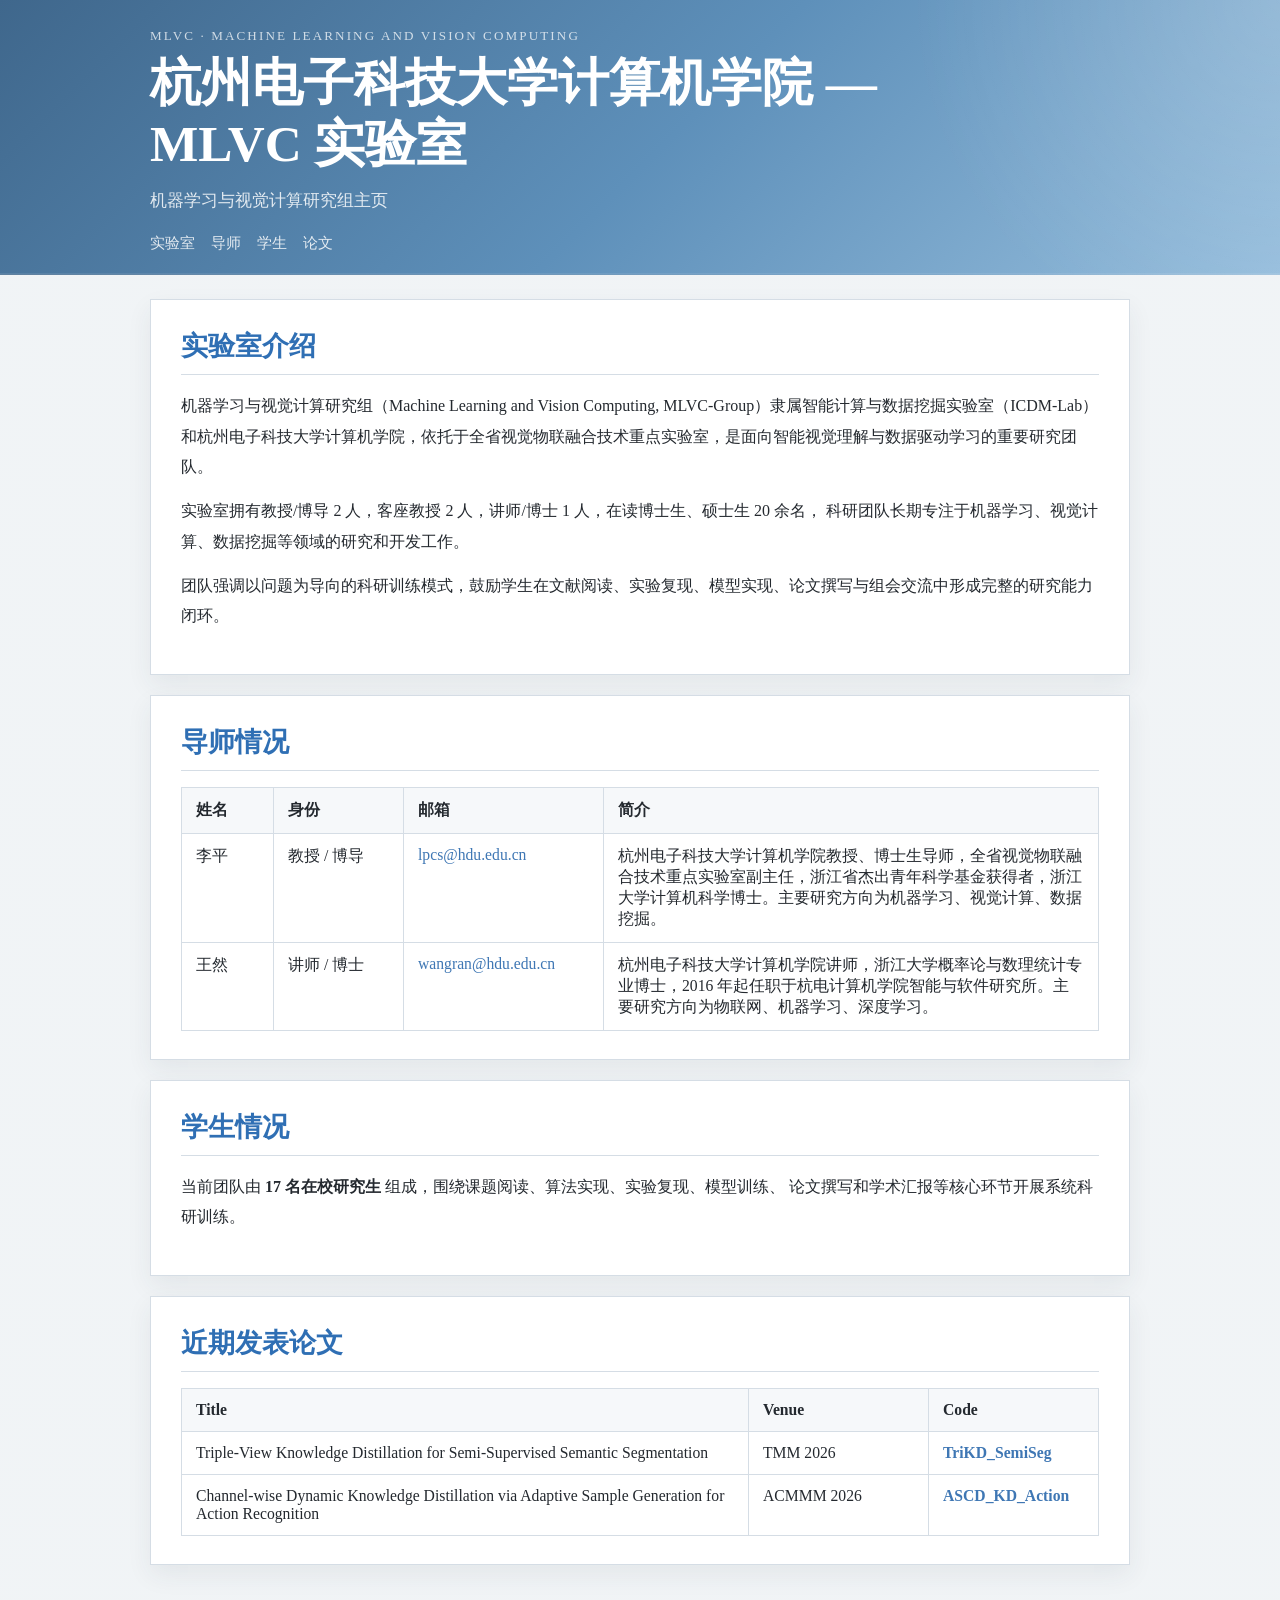
==== commit 5c6fcca9: "init" ====
--- a/index.html
+++ b/index.html
@@ -3,7 +3,7 @@
   <head>
     <meta charset="UTF-8" />
     <meta name="viewport" content="width=device-width, initial-scale=1.0" />
-    <title>MLVC Lab | 杭州电子科技大学计算机学院</title>
+    <title>MLVC: Machine Learning and Vision Computing | 杭州电子科技大学计算机学院</title>
     <meta
       name="description"
       content="杭州电子科技大学计算机学院 MLVC 实验室主页，包含实验室介绍、导师团队、学生培养与近期论文成果。"
@@ -14,15 +14,15 @@
     <header class="masthead">
       <div class="container masthead-inner">
         <div class="title-group">
-          <p class="site-kicker">MLVC LAB · HANGZHOU DIANZI UNIVERSITY</p>
-          <h1>杭州电子科技大学计算机学院 MLVC 实验室</h1>
+          <p class="site-kicker">MLVC · MACHINE LEARNING AND VISION COMPUTING</p>
+          <h1>
+            <span class="title-line">杭州电子科技大学计算机学院 —</span>
+            <span class="title-line">MLVC 实验室</span>
+          </h1>
           <p class="site-summary">
-            面向机器学习、视觉计算与多媒体理解的研究团队主页初版。
+            机器学习与视觉计算研究组主页
           </p>
         </div>
-        <a class="github-link" href="https://github.com/l392y/mlvclib.github.io" target="_blank" rel="noreferrer">
-          View on GitHub
-        </a>
       </div>
       <div class="container">
         <nav class="page-nav" aria-label="页面导航">
@@ -30,25 +30,11 @@
           <a href="#faculty">导师</a>
           <a href="#students">学生</a>
           <a href="#publications">论文</a>
-          <a href="#contact">联系</a>
         </nav>
       </div>
     </header>
 
     <main class="container page-content">
-      <section class="lead-panel">
-        <p>
-          机器学习与视觉计算研究组（Machine Learning and Vision Computing, MLVC-Group）隶属智能计算与数据挖掘实验室（ICDM-Lab）
-          和杭州电子科技大学计算机学院，依托于全省视觉物联融合技术重点实验室，长期专注于机器学习、视觉计算、数据挖掘等领域的研究与开发工作。
-        </p>
-        <ul class="facts-list">
-          <li><strong>实验室平台：</strong>杭州电子科技大学计算机学院 · ICDM-Lab · 全省视觉物联融合技术重点实验室</li>
-          <li><strong>师资结构：</strong>教授/博导 2 人，客座教授 2 人，讲师/博士 1 人</li>
-          <li><strong>学生规模：</strong>在读博士生、硕士生 20 余名；当前页面重点展示 17 名在校研究生</li>
-          <li><strong>研究方向：</strong>机器学习、视觉计算、数据挖掘</li>
-        </ul>
-      </section>
-
       <section id="about" class="content-section">
         <h2>实验室介绍</h2>
         <p>
@@ -62,20 +48,16 @@
         <p>
           团队强调以问题为导向的科研训练模式，鼓励学生在文献阅读、实验复现、模型实现、论文撰写与组会交流中形成完整的研究能力闭环。
         </p>
-        <ul>
-          <li>坚持基础研究与工程实现并重。</li>
-          <li>重视学术表达、实验分析与长期积累。</li>
-          <li>鼓励开放讨论、协同合作与持续创新。</li>
-        </ul>
       </section>
 
       <section id="faculty" class="content-section">
         <h2>导师情况</h2>
-        <table>
+        <table class="faculty-table">
           <thead>
             <tr>
               <th>姓名</th>
               <th>身份</th>
+              <th>邮箱</th>
               <th>简介</th>
             </tr>
           </thead>
@@ -83,12 +65,14 @@
             <tr>
               <td>李平</td>
               <td>教授 / 博导</td>
+              <td><a href="mailto:lpcs@hdu.edu.cn">lpcs@hdu.edu.cn</a></td>
               <td>杭州电子科技大学计算机学院教授、博士生导师，全省视觉物联融合技术重点实验室副主任，浙江省杰出青年科学基金获得者，浙江大学计算机科学博士。主要研究方向为机器学习、视觉计算、数据挖掘。</td>
             </tr>
             <tr>
               <td>王然</td>
-              <td>实验室导师</td>
-              <td>参与课题组织、科研协作与学生指导，支持团队在论文写作、实验推进和科研训练中的长期积累。</td>
+              <td>讲师 / 博士</td>
+              <td><a href="mailto:wangran@hdu.edu.cn">wangran@hdu.edu.cn</a></td>
+              <td>杭州电子科技大学计算机学院讲师，浙江大学概率论与数理统计专业博士，2016 年起任职于杭电计算机学院智能与软件研究所。主要研究方向为物联网、机器学习、深度学习。</td>
             </tr>
           </tbody>
         </table>
@@ -100,56 +84,31 @@
           当前团队由 <strong>17 名在校研究生</strong> 组成，围绕课题阅读、算法实现、实验复现、模型训练、
           论文撰写和学术汇报等核心环节开展系统科研训练。
         </p>
-        <div class="callout">
-          <p class="callout-title">培养特征</p>
-          <ul>
-            <li>阅读、复现、创新、发表相结合。</li>
-            <li>组会汇报、论文协作、项目推进同步进行。</li>
-            <li>注重学术研究能力与工程实现能力并重。</li>
-          </ul>
-        </div>
-        <p>
-          当前版本先展示团队规模与培养特征，后续可继续补充学生姓名、年级、研究方向与个人主页，扩展为正式成员列表页面。
-        </p>
       </section>
 
       <section id="publications" class="content-section">
         <h2>近期发表论文</h2>
-        <table>
+        <table class="publication-table">
           <thead>
             <tr>
-              <th>类型</th>
-              <th>名称</th>
-              <th>年份</th>
-              <th>说明</th>
+              <th>Title</th>
+              <th>Venue</th>
+              <th>Code</th>
             </tr>
           </thead>
           <tbody>
             <tr>
-              <td>Conference</td>
-              <td>ACMMM</td>
-              <td>2026</td>
-              <td>实验室近期在 ACM Multimedia 2026 发表论文，后续可补充完整题目、作者与项目链接。</td>
+              <td>Triple-View Knowledge Distillation for Semi-Supervised Semantic Segmentation</td>
+              <td>TMM 2026</td>
+              <td><a href="https://github.com/mlvccn/TriKD_SemiSeg" target="_blank" rel="noreferrer">TriKD_SemiSeg</a></td>
             </tr>
             <tr>
-              <td>Journal</td>
-              <td>TMM</td>
-              <td>2026</td>
-              <td>实验室近期在 IEEE Transactions on Multimedia 2026 发表论文，后续可增加 DOI、PDF 与代码信息。</td>
+              <td>Channel-wise Dynamic Knowledge Distillation via Adaptive Sample Generation for Action Recognition</td>
+              <td>ACMMM 2026</td>
+              <td><a href="https://github.com/mlvccn/ASCD_KD_Action" target="_blank" rel="noreferrer">ASCD_KD_Action</a></td>
             </tr>
           </tbody>
         </table>
-      </section>
-
-      <section id="contact" class="content-section">
-        <h2>联系与后续更新</h2>
-        <p>
-          当前页面按照 GitHub Pages 学术主页风格制作，适合作为实验室官网初版。后续如果补充更完整的导师简介、
-          学生名单、论文标题、项目成果与联系方式，可以进一步扩展为正式实验室网站。
-        </p>
-        <p class="footer-note">
-          杭州电子科技大学计算机学院 MLVC 实验室 · <span id="year"></span>
-        </p>
       </section>
     </main>
 
--- a/styles.css
+++ b/styles.css
@@ -1,14 +1,15 @@
 :root {
-  --bg: #eef1f5;
+  --bg: #edf1f4;
   --paper: #ffffff;
   --ink: #24292f;
-  --muted: #57606a;
-  --line: #d0d7de;
-  --accent: #2f6f44;
-  --accent-dark: #234f33;
-  --header-top: #314a5f;
-  --header-bottom: #243847;
-  --shadow: 0 10px 24px rgba(36, 41, 47, 0.08);
+  --muted: #5f6d7a;
+  --line: #d5dde5;
+  --accent: #4386cf;
+  --accent-dark: #2f6fb4;
+  --header-top: #3f678c;
+  --header-mid: #5e90ba;
+  --header-bottom: #95bddc;
+  --shadow: 0 10px 24px rgba(41, 55, 68, 0.07);
   --container: 980px;
 }
 
@@ -36,11 +37,11 @@
 }
 
 a {
-  color: #0969da;
+  color: #3f77b4;
 }
 
 a:hover {
-  color: #0550ae;
+  color: #2f5f93;
 }
 
 .container {
@@ -52,17 +53,14 @@
   padding: 28px 0 20px;
   color: #fff;
   background:
-    linear-gradient(180deg, rgba(255, 255, 255, 0.06), rgba(255, 255, 255, 0)),
-    linear-gradient(180deg, var(--header-top), var(--header-bottom));
-  border-bottom: 1px solid rgba(255, 255, 255, 0.12);
+    radial-gradient(circle at top right, rgba(255, 255, 255, 0.16), transparent 28%),
+    linear-gradient(135deg, var(--header-top) 0%, var(--header-mid) 52%, var(--header-bottom) 100%);
+  border-bottom: 1px solid rgba(255, 255, 255, 0.16);
   box-shadow: inset 0 -1px 0 rgba(255, 255, 255, 0.08);
 }
 
 .masthead-inner {
-  display: flex;
-  align-items: flex-start;
-  justify-content: space-between;
-  gap: 20px;
+  display: block;
 }
 
 .site-kicker {
@@ -70,13 +68,21 @@
   font-size: 0.82rem;
   letter-spacing: 0.16em;
   text-transform: uppercase;
-  color: rgba(255, 255, 255, 0.72);
+  color: rgba(255, 255, 255, 0.74);
 }
 
 .title-group h1 {
   margin: 0;
   font-size: clamp(2rem, 4vw, 3.2rem);
   line-height: 1.15;
+}
+
+.title-line {
+  display: block;
+}
+
+.title-line + .title-line {
+  margin-top: 2px;
 }
 
 .site-summary {
@@ -84,40 +90,18 @@
   margin: 12px 0 0;
   font-size: 1.05rem;
   line-height: 1.75;
-  color: rgba(255, 255, 255, 0.86);
-}
-
-.github-link {
-  flex: 0 0 auto;
-  display: inline-flex;
-  align-items: center;
-  justify-content: center;
-  min-height: 42px;
-  padding: 0 16px;
-  color: #fff;
-  text-decoration: none;
-  font-size: 0.96rem;
-  font-weight: 700;
-  border-radius: 8px;
-  border: 1px solid rgba(255, 255, 255, 0.2);
-  background: linear-gradient(180deg, #5fa06c, #477f53);
-  box-shadow: inset 0 1px 0 rgba(255, 255, 255, 0.18);
-}
-
-.github-link:hover {
-  color: #fff;
-  background: linear-gradient(180deg, #6aac76, #4a8556);
+  color: rgba(255, 255, 255, 0.84);
 }
 
 .page-nav {
   display: flex;
   flex-wrap: wrap;
   gap: 16px;
-  margin-top: 22px;
+  margin-top: 18px;
 }
 
 .page-nav a {
-  color: rgba(255, 255, 255, 0.88);
+  color: rgba(255, 255, 255, 0.84);
   text-decoration: none;
   font-size: 0.96rem;
 }
@@ -132,32 +116,11 @@
   margin-bottom: 40px;
 }
 
-.lead-panel,
 .content-section {
   padding: 28px 30px;
   background: var(--paper);
   border: 1px solid var(--line);
   box-shadow: var(--shadow);
-}
-
-.lead-panel {
-  margin-bottom: 20px;
-}
-
-.lead-panel p {
-  margin: 0;
-  line-height: 1.9;
-}
-
-.facts-list {
-  margin: 18px 0 0;
-  padding-left: 22px;
-}
-
-.facts-list li,
-.content-section li {
-  margin: 8px 0;
-  line-height: 1.8;
 }
 
 .content-section + .content-section {
@@ -177,11 +140,6 @@
   line-height: 1.9;
 }
 
-.content-section ul {
-  margin: 0 0 8px;
-  padding-left: 22px;
-}
-
 table {
   width: 100%;
   border-collapse: collapse;
@@ -201,34 +159,60 @@
   background: #f6f8fa;
 }
 
-.callout {
-  margin: 18px 0;
-  padding: 16px 18px;
-  border-left: 5px solid var(--accent);
-  background: #f6fbf7;
-}
-
-.callout-title {
-  margin-bottom: 8px !important;
-  font-weight: 700;
-  color: var(--accent-dark);
-}
-
-.footer-note {
-  margin-top: 18px !important;
-  color: var(--muted);
+.faculty-table th:first-child,
+.faculty-table td:first-child {
+  width: 92px;
+  white-space: nowrap;
+}
+
+.faculty-table th:nth-child(2),
+.faculty-table td:nth-child(2) {
+  width: 130px;
+}
+
+.faculty-table th:nth-child(3),
+.faculty-table td:nth-child(3) {
+  width: 200px;
+  white-space: nowrap;
+}
+
+.faculty-table td:nth-child(3) a {
+  text-decoration: none;
+}
+
+.faculty-table td:nth-child(3) a:hover {
+  text-decoration: underline;
+}
+
+.publication-table th:nth-child(2),
+.publication-table td:nth-child(2) {
+  width: 180px;
+  white-space: nowrap;
+}
+
+.publication-table th:nth-child(3),
+.publication-table td:nth-child(3) {
+  width: 170px;
+}
+
+.publication-table td a {
+  font-weight: 600;
+  text-decoration: none;
+}
+
+.publication-table td a:hover {
+  text-decoration: underline;
 }
 
 @media (max-width: 760px) {
   .masthead-inner {
-    flex-direction: column;
+    display: block;
   }
 
   .page-content {
     margin-top: 18px;
   }
 
-  .lead-panel,
   .content-section {
     padding: 20px;
   }
@@ -257,4 +241,18 @@
   td:first-child {
     border-top: 1px solid var(--line);
   }
-}
+
+  .faculty-table th:first-child,
+  .faculty-table td:first-child,
+  .faculty-table th:nth-child(2),
+  .faculty-table td:nth-child(2),
+  .faculty-table th:nth-child(3),
+  .faculty-table td:nth-child(3),
+  .publication-table th:nth-child(2),
+  .publication-table td:nth-child(2),
+  .publication-table th:nth-child(3),
+  .publication-table td:nth-child(3) {
+    width: auto;
+    white-space: normal;
+  }
+}
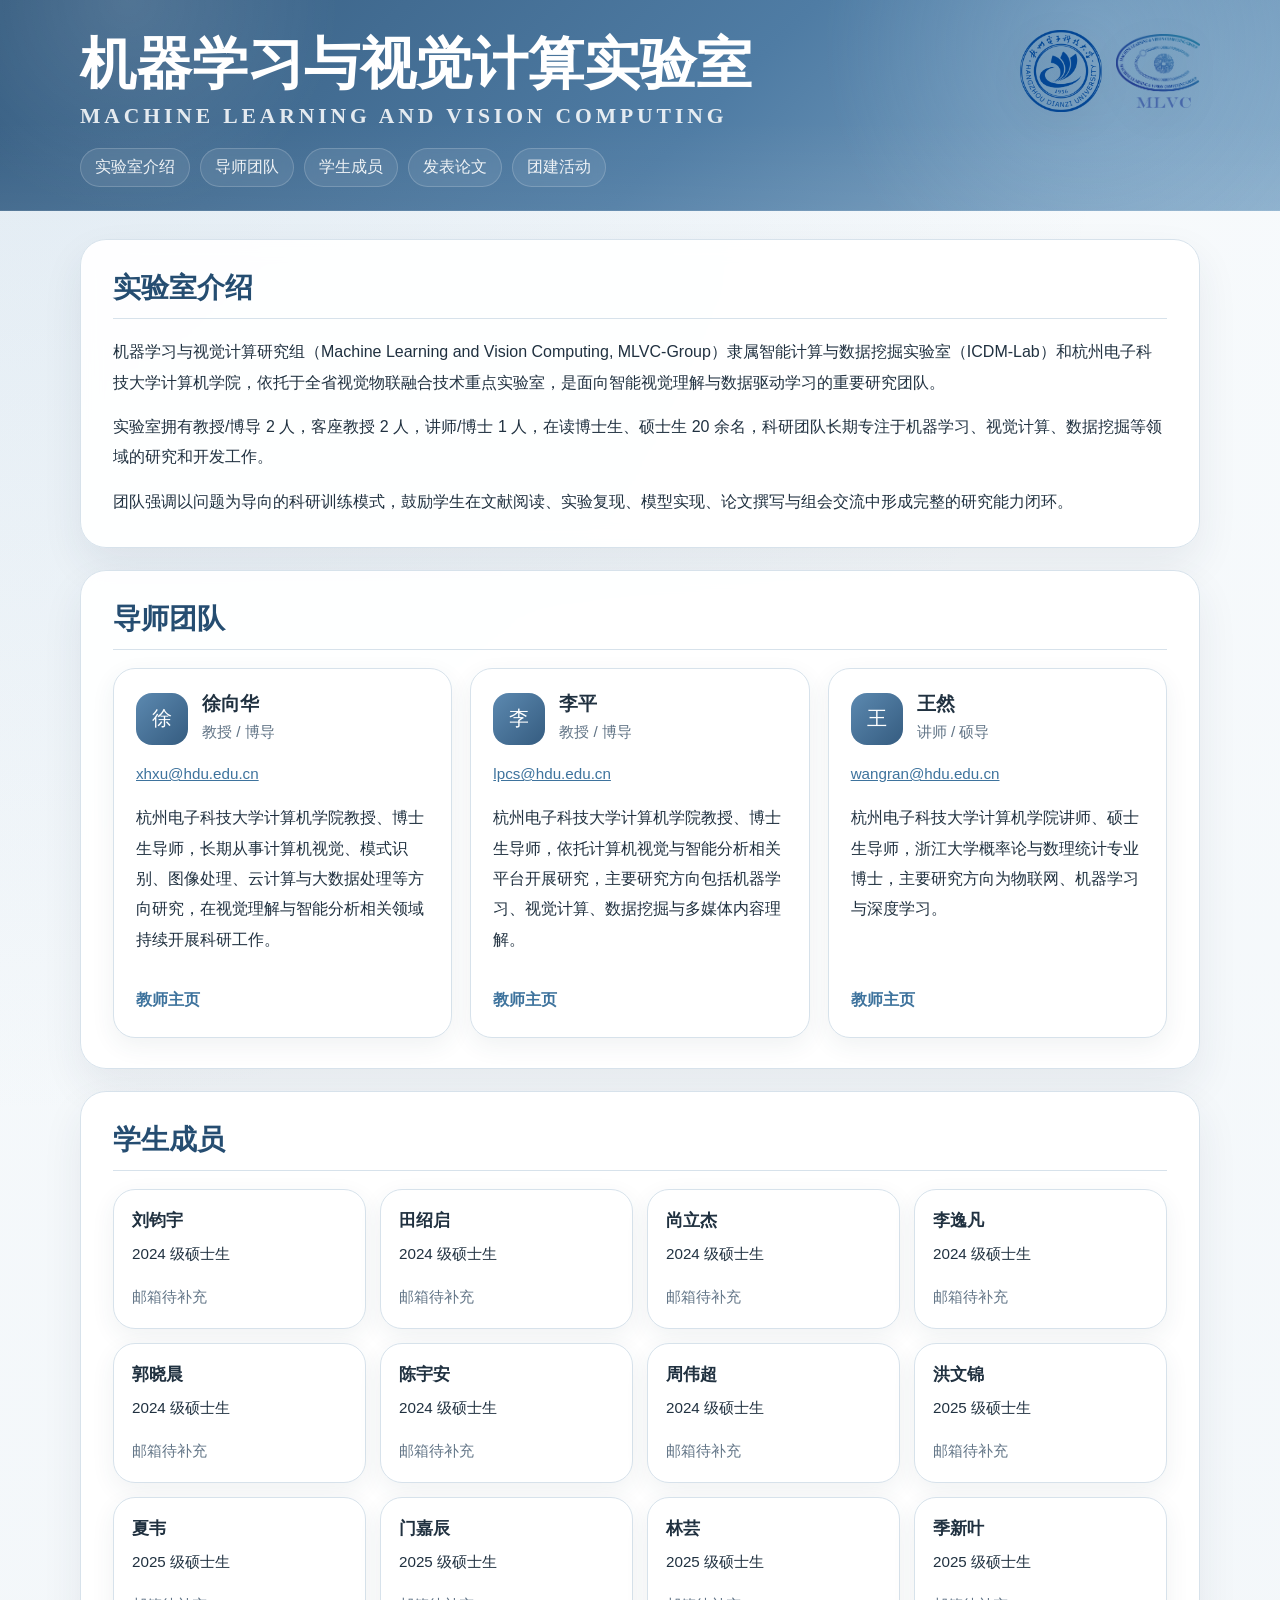
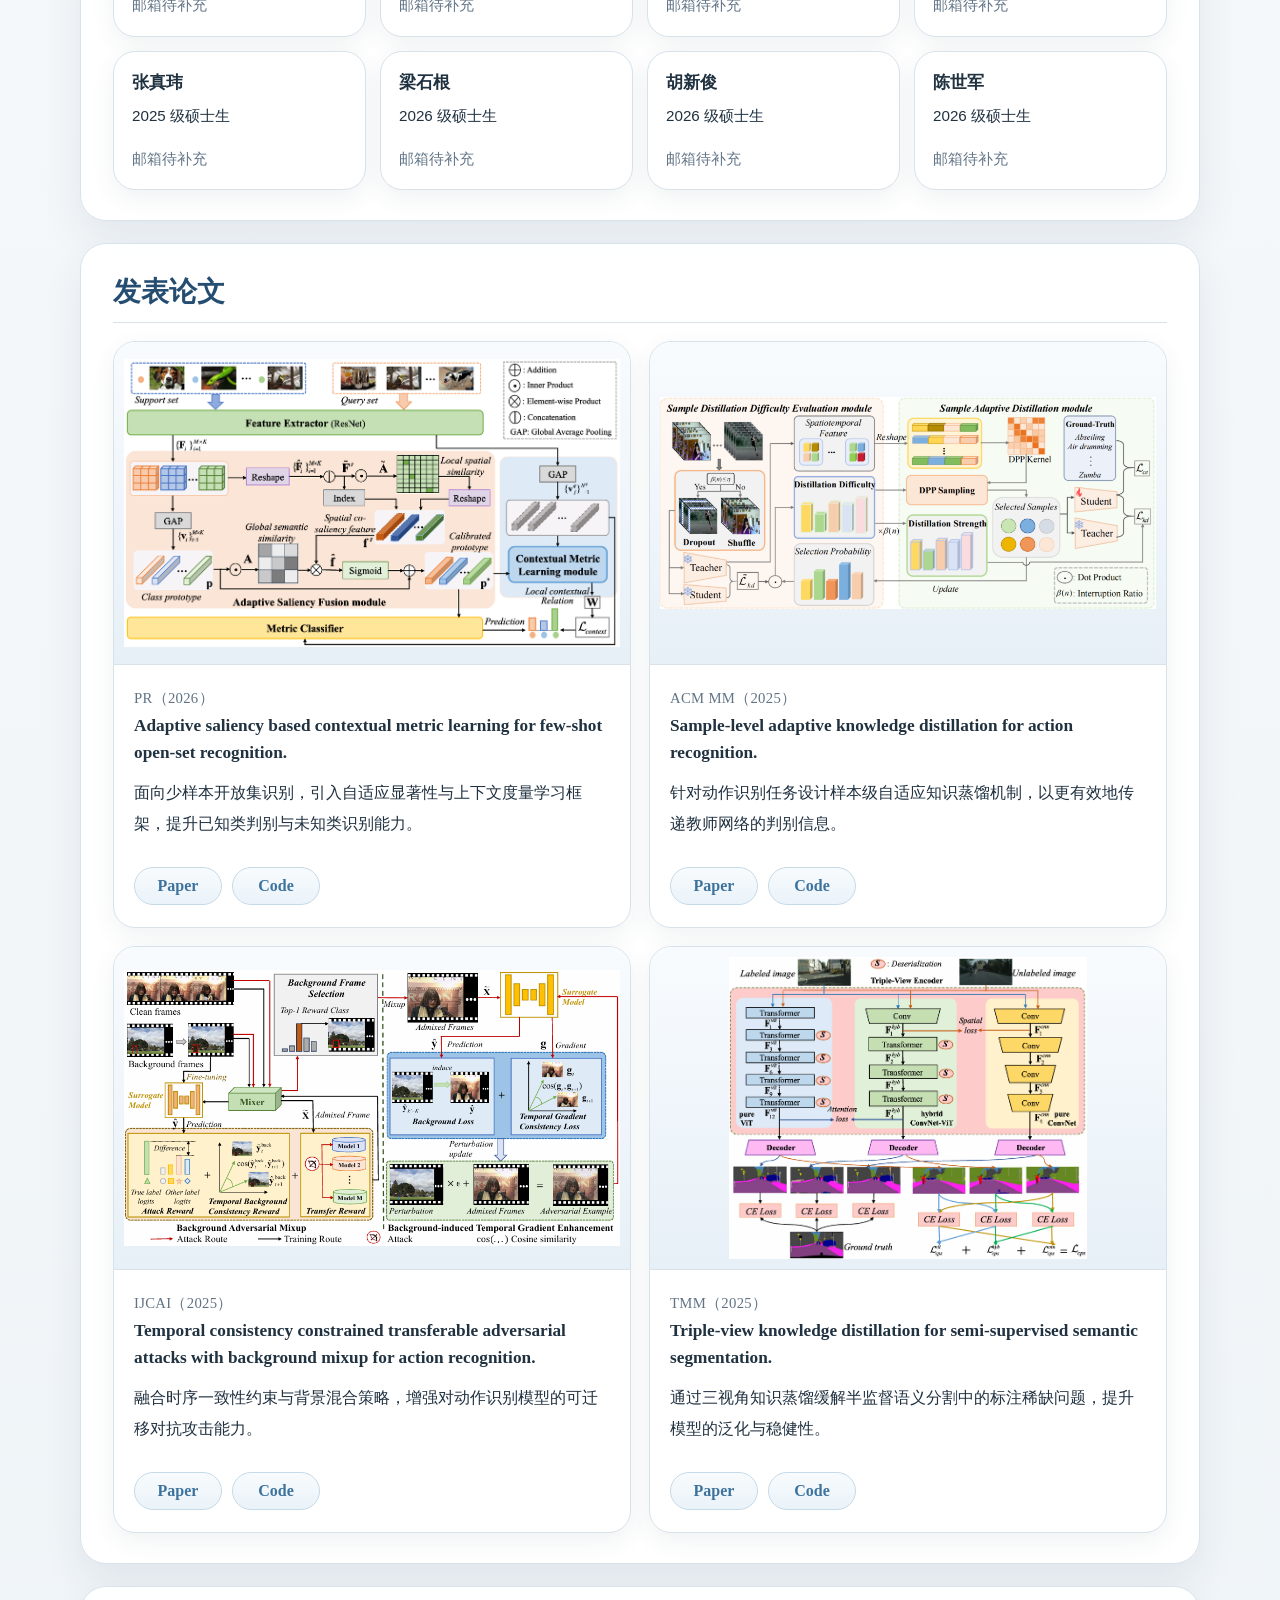
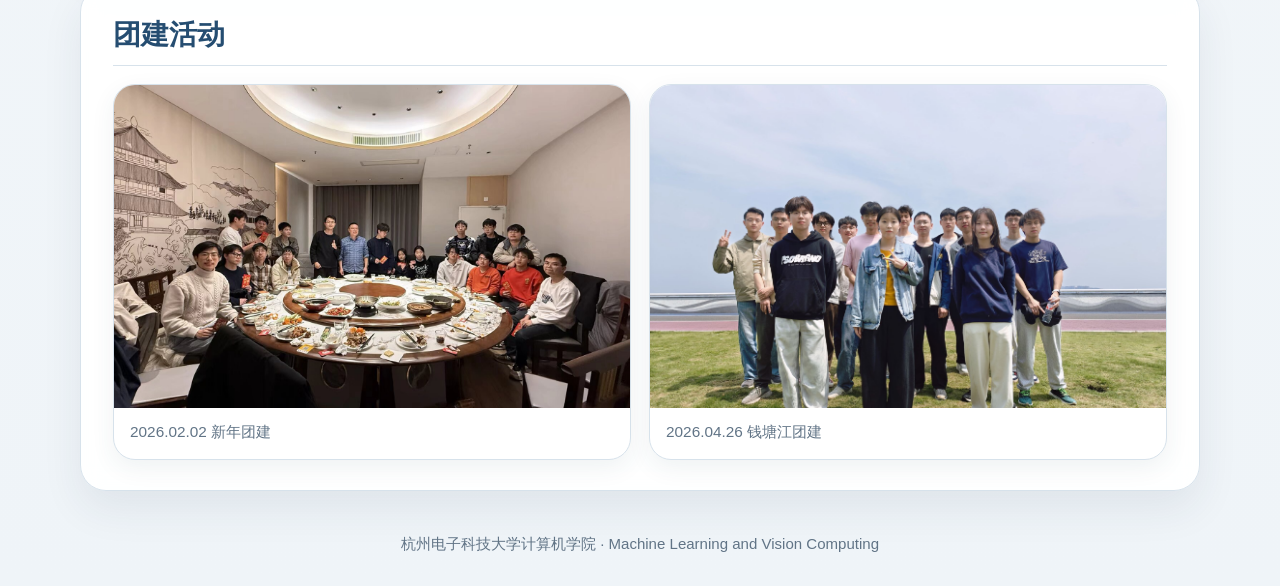
==== commit 61811d7e: "init" ====
--- a/index.html
+++ b/index.html
@@ -3,33 +3,34 @@
   <head>
     <meta charset="UTF-8" />
     <meta name="viewport" content="width=device-width, initial-scale=1.0" />
-    <title>MLVC: Machine Learning and Vision Computing | 杭州电子科技大学计算机学院</title>
+    <title>机器学习与视觉计算实验室 | MACHINE LEARNING AND VISION COMPUTING</title>
     <meta
       name="description"
-      content="杭州电子科技大学计算机学院 MLVC 实验室主页，包含实验室介绍、导师团队、学生培养与近期论文成果。"
+      content="杭州电子科技大学计算机学院机器学习与视觉计算实验室主页，包含实验室介绍、导师团队、学生成员、发表论文与团建活动。"
     />
     <link rel="stylesheet" href="styles.css" />
   </head>
   <body>
     <header class="masthead">
       <div class="container masthead-inner">
+        <div class="brand-bar" aria-label="实验室标识">
+          <img class="brand-logo brand-logo-hdu" src="LOGO/logo_hdu.png" alt="杭州电子科技大学标识" />
+          <img class="brand-logo brand-logo-mlvc" src="LOGO/logo_mlvc.png" alt="MLVC 实验室标识" />
+        </div>
         <div class="title-group">
-          <p class="site-kicker">MLVC · MACHINE LEARNING AND VISION COMPUTING</p>
           <h1>
-            <span class="title-line">杭州电子科技大学计算机学院 —</span>
-            <span class="title-line">MLVC 实验室</span>
+            <span class="title-line">机器学习与视觉计算实验室</span>
+            <span class="title-line title-line-en">MACHINE LEARNING AND VISION COMPUTING</span>
           </h1>
-          <p class="site-summary">
-            机器学习与视觉计算研究组主页
-          </p>
         </div>
       </div>
       <div class="container">
         <nav class="page-nav" aria-label="页面导航">
-          <a href="#about">实验室</a>
-          <a href="#faculty">导师</a>
-          <a href="#students">学生</a>
-          <a href="#publications">论文</a>
+          <a href="#about">实验室介绍</a>
+          <a href="#faculty">导师团队</a>
+          <a href="#students">学生成员</a>
+          <a href="#publications">发表论文</a>
+          <a href="#activities">团建活动</a>
         </nav>
       </div>
     </header>
@@ -37,80 +38,188 @@
     <main class="container page-content">
       <section id="about" class="content-section">
         <h2>实验室介绍</h2>
-        <p>
-          机器学习与视觉计算研究组（Machine Learning and Vision Computing, MLVC-Group）隶属智能计算与数据挖掘实验室（ICDM-Lab）
-          和杭州电子科技大学计算机学院，依托于全省视觉物联融合技术重点实验室，是面向智能视觉理解与数据驱动学习的重要研究团队。
-        </p>
-        <p>
-          实验室拥有教授/博导 2 人，客座教授 2 人，讲师/博士 1 人，在读博士生、硕士生 20 余名，
-          科研团队长期专注于机器学习、视觉计算、数据挖掘等领域的研究和开发工作。
-        </p>
-        <p>
-          团队强调以问题为导向的科研训练模式，鼓励学生在文献阅读、实验复现、模型实现、论文撰写与组会交流中形成完整的研究能力闭环。
-        </p>
+        <div class="about-copy">
+          <p>
+            机器学习与视觉计算研究组（Machine Learning and Vision Computing, MLVC-Group）隶属智能计算与数据挖掘实验室（ICDM-Lab）和杭州电子科技大学计算机学院，依托于全省视觉物联融合技术重点实验室，是面向智能视觉理解与数据驱动学习的重要研究团队。
+          </p>
+          <p>
+            实验室拥有教授/博导 2 人，客座教授 2 人，讲师/博士 1 人，在读博士生、硕士生 20 余名，科研团队长期专注于机器学习、视觉计算、数据挖掘等领域的研究和开发工作。
+          </p>
+          <p>
+            团队强调以问题为导向的科研训练模式，鼓励学生在文献阅读、实验复现、模型实现、论文撰写与组会交流中形成完整的研究能力闭环。
+          </p>
+        </div>
       </section>
 
       <section id="faculty" class="content-section">
-        <h2>导师情况</h2>
-        <table class="faculty-table">
-          <thead>
-            <tr>
-              <th>姓名</th>
-              <th>身份</th>
-              <th>邮箱</th>
-              <th>简介</th>
-            </tr>
-          </thead>
-          <tbody>
-            <tr>
-              <td>李平</td>
-              <td>教授 / 博导</td>
-              <td><a href="mailto:lpcs@hdu.edu.cn">lpcs@hdu.edu.cn</a></td>
-              <td>杭州电子科技大学计算机学院教授、博士生导师，全省视觉物联融合技术重点实验室副主任，浙江省杰出青年科学基金获得者，浙江大学计算机科学博士。主要研究方向为机器学习、视觉计算、数据挖掘。</td>
-            </tr>
-            <tr>
-              <td>王然</td>
-              <td>讲师 / 博士</td>
-              <td><a href="mailto:wangran@hdu.edu.cn">wangran@hdu.edu.cn</a></td>
-              <td>杭州电子科技大学计算机学院讲师，浙江大学概率论与数理统计专业博士，2016 年起任职于杭电计算机学院智能与软件研究所。主要研究方向为物联网、机器学习、深度学习。</td>
-            </tr>
-          </tbody>
-        </table>
+        <h2>导师团队</h2>
+        <div class="faculty-grid">
+          <article class="faculty-card">
+            <div class="faculty-head">
+              <div class="faculty-avatar">徐</div>
+              <div>
+                <h3>徐向华</h3>
+                <p class="faculty-role">教授 / 博导</p>
+              </div>
+            </div>
+            <p class="faculty-meta">
+              <a href="mailto:xhxu@hdu.edu.cn">xhxu@hdu.edu.cn</a>
+            </p>
+            <p class="faculty-bio">
+              杭州电子科技大学计算机学院教授、博士生导师，长期从事计算机视觉、模式识别、图像处理、云计算与大数据处理等方向研究，在视觉理解与智能分析相关领域持续开展科研工作。
+            </p>
+            <p class="faculty-link">
+              <a href="http://lianpp.com/hdu/smu_faculty/jsjxy/xxh/main.htm" target="_blank" rel="noreferrer">教师主页</a>
+            </p>
+          </article>
+
+          <article class="faculty-card">
+            <div class="faculty-head">
+              <div class="faculty-avatar">李</div>
+              <div>
+                <h3>李平</h3>
+                <p class="faculty-role">教授 / 博导</p>
+              </div>
+            </div>
+            <p class="faculty-meta">
+              <a href="mailto:lpcs@hdu.edu.cn">lpcs@hdu.edu.cn</a>
+            </p>
+            <p class="faculty-bio">
+              杭州电子科技大学计算机学院教授、博士生导师，依托计算机视觉与智能分析相关平台开展研究，主要研究方向包括机器学习、视觉计算、数据挖掘与多媒体内容理解。
+            </p>
+            <p class="faculty-link">
+              <a href="https://faculty.hdu.edu.cn/jsjxy/lp/" target="_blank" rel="noreferrer">教师主页</a>
+            </p>
+          </article>
+
+          <article class="faculty-card">
+            <div class="faculty-head">
+              <div class="faculty-avatar">王</div>
+              <div>
+                <h3>王然</h3>
+                <p class="faculty-role">讲师 / 硕导</p>
+              </div>
+            </div>
+            <p class="faculty-meta">
+              <a href="mailto:wangran@hdu.edu.cn">wangran@hdu.edu.cn</a>
+            </p>
+            <p class="faculty-bio">
+              杭州电子科技大学计算机学院讲师、硕士生导师，浙江大学概率论与数理统计专业博士，主要研究方向为物联网、机器学习与深度学习。
+            </p>
+            <p class="faculty-link">
+              <a href="https://faculty.hdu.edu.cn/jsjxy/wr/main.htm" target="_blank" rel="noreferrer">教师主页</a>
+            </p>
+          </article>
+        </div>
       </section>
 
       <section id="students" class="content-section">
-        <h2>学生情况</h2>
-        <p>
-          当前团队由 <strong>17 名在校研究生</strong> 组成，围绕课题阅读、算法实现、实验复现、模型训练、
-          论文撰写和学术汇报等核心环节开展系统科研训练。
-        </p>
+        <h2>学生成员</h2>
+        <div class="students-grid">
+          <article class="student-card"><h3>刘钧宇</h3><p>2024 级硕士生</p><p class="student-email">邮箱待补充</p></article>
+          <article class="student-card"><h3>田绍启</h3><p>2024 级硕士生</p><p class="student-email">邮箱待补充</p></article>
+          <article class="student-card"><h3>尚立杰</h3><p>2024 级硕士生</p><p class="student-email">邮箱待补充</p></article>
+          <article class="student-card"><h3>李逸凡</h3><p>2024 级硕士生</p><p class="student-email">邮箱待补充</p></article>
+          <article class="student-card"><h3>郭晓晨</h3><p>2024 级硕士生</p><p class="student-email">邮箱待补充</p></article>
+          <article class="student-card"><h3>陈宇安</h3><p>2024 级硕士生</p><p class="student-email">邮箱待补充</p></article>
+          <article class="student-card"><h3>周伟超</h3><p>2024 级硕士生</p><p class="student-email">邮箱待补充</p></article>
+          <article class="student-card"><h3>洪文锦</h3><p>2025 级硕士生</p><p class="student-email">邮箱待补充</p></article>
+          <article class="student-card"><h3>夏韦</h3><p>2025 级硕士生</p><p class="student-email">邮箱待补充</p></article>
+          <article class="student-card"><h3>门嘉辰</h3><p>2025 级硕士生</p><p class="student-email">邮箱待补充</p></article>
+          <article class="student-card"><h3>林芸</h3><p>2025 级硕士生</p><p class="student-email">邮箱待补充</p></article>
+          <article class="student-card"><h3>季新叶</h3><p>2025 级硕士生</p><p class="student-email">邮箱待补充</p></article>
+          <article class="student-card"><h3>张真玮</h3><p>2025 级硕士生</p><p class="student-email">邮箱待补充</p></article>
+          <article class="student-card"><h3>梁石根</h3><p>2026 级硕士生</p><p class="student-email">邮箱待补充</p></article>
+          <article class="student-card"><h3>胡新俊</h3><p>2026 级硕士生</p><p class="student-email">邮箱待补充</p></article>
+          <article class="student-card"><h3>陈世军</h3><p>2026 级硕士生</p><p class="student-email">邮箱待补充</p></article>
+        </div>
       </section>
 
       <section id="publications" class="content-section">
-        <h2>近期发表论文</h2>
-        <table class="publication-table">
-          <thead>
-            <tr>
-              <th>Title</th>
-              <th>Venue</th>
-              <th>Code</th>
-            </tr>
-          </thead>
-          <tbody>
-            <tr>
-              <td>Triple-View Knowledge Distillation for Semi-Supervised Semantic Segmentation</td>
-              <td>TMM 2026</td>
-              <td><a href="https://github.com/mlvccn/TriKD_SemiSeg" target="_blank" rel="noreferrer">TriKD_SemiSeg</a></td>
-            </tr>
-            <tr>
-              <td>Channel-wise Dynamic Knowledge Distillation via Adaptive Sample Generation for Action Recognition</td>
-              <td>ACMMM 2026</td>
-              <td><a href="https://github.com/mlvccn/ASCD_KD_Action" target="_blank" rel="noreferrer">ASCD_KD_Action</a></td>
-            </tr>
-          </tbody>
-        </table>
+        <h2>发表论文</h2>
+        <div class="publication-grid">
+          <article class="paper-card">
+            <img src="fig/paper_framework/Adaptive saliency based contextual metric learning for few-shot open-set recognition. Pattern Recognition.png" alt="Adaptive saliency framework" />
+            <div class="paper-body">
+              <p class="paper-venue">PR（2026）</p>
+              <h3>Adaptive saliency based contextual metric learning for few-shot open-set recognition.</h3>
+              <p>
+                面向少样本开放集识别，引入自适应显著性与上下文度量学习框架，提升已知类判别与未知类识别能力。
+              </p>
+              <div class="paper-links">
+                <a href="https://www.sciencedirect.com/science/article/pii/S0031320326000592" target="_blank" rel="noreferrer">Paper</a>
+                <a href="https://github.com/mlvccn/ASCM_FewshotOpenset" target="_blank" rel="noreferrer">Code</a>
+              </div>
+            </div>
+          </article>
+
+          <article class="paper-card">
+            <img src="fig/paper_framework/Sample-level adaptive knowledge distillation for action recognition..png" alt="SAKD framework" />
+            <div class="paper-body">
+              <p class="paper-venue">ACM MM（2025）</p>
+              <h3>Sample-level adaptive knowledge distillation for action recognition.</h3>
+              <p>
+                针对动作识别任务设计样本级自适应知识蒸馏机制，以更有效地传递教师网络的判别信息。
+              </p>
+              <div class="paper-links">
+                <a href="https://dl.acm.org/doi/epdf/10.1145/3746027.3755514" target="_blank" rel="noreferrer">Paper</a>
+                <a href="https://github.com/mlvccn/SAKD_ActionRec" target="_blank" rel="noreferrer">Code</a>
+              </div>
+            </div>
+          </article>
+
+          <article class="paper-card">
+            <img src="fig/paper_framework/Temporal consistency constrained transferable adversarial attacks with background mixup for action recognition.png" alt="BMTC framework" />
+            <div class="paper-body">
+              <p class="paper-venue">IJCAI（2025）</p>
+              <h3>Temporal consistency constrained transferable adversarial attacks with background mixup for action recognition.</h3>
+              <p>
+                融合时序一致性约束与背景混合策略，增强对动作识别模型的可迁移对抗攻击能力。
+              </p>
+              <div class="paper-links">
+                <a href="https://www.ijcai.org/proceedings/2025/0158.pdf" target="_blank" rel="noreferrer">Paper</a>
+                <a href="https://github.com/mlvccn/BMTC_TransferAttackVid" target="_blank" rel="noreferrer">Code</a>
+              </div>
+            </div>
+          </article>
+
+          <article class="paper-card">
+            <img src="fig/paper_framework/Triple-View Knowledge Distillation for Semi-Supervised Semantic Segmentation.png" alt="TriKD framework" />
+            <div class="paper-body">
+              <p class="paper-venue">TMM（2025）</p>
+              <h3>Triple-view knowledge distillation for semi-supervised semantic segmentation.</h3>
+              <p>
+                通过三视角知识蒸馏缓解半监督语义分割中的标注稀缺问题，提升模型的泛化与稳健性。
+              </p>
+              <div class="paper-links">
+                <a href="https://ieeexplore.ieee.org/document/11275880" target="_blank" rel="noreferrer">Paper</a>
+                <a href="https://ieeexplore.ieee.org/document/11275880" target="_blank" rel="noreferrer">Code</a>
+              </div>
+            </div>
+          </article>
+        </div>
+      </section>
+
+      <section id="activities" class="content-section">
+        <h2>团建活动</h2>
+        <div class="activity-grid">
+          <figure class="activity-card">
+            <img src="fig/20260202新年团建.jpeg" alt="MLVC 新年团建合影" />
+            <figcaption>2026.02.02 新年团建</figcaption>
+          </figure>
+          <figure class="activity-card">
+            <img src="fig/20260426钱塘江团建.jpeg" alt="MLVC 钱塘江团建合影" />
+            <figcaption>2026.04.26 钱塘江团建</figcaption>
+          </figure>
+        </div>
       </section>
     </main>
+
+    <footer class="site-footer">
+      <div class="container">
+        <p>杭州电子科技大学计算机学院 · Machine Learning and Vision Computing</p>
+      </div>
+    </footer>
 
     <script src="script.js"></script>
   </body>
--- a/styles.css
+++ b/styles.css
@@ -1,16 +1,18 @@
 :root {
-  --bg: #edf1f4;
-  --paper: #ffffff;
-  --ink: #24292f;
-  --muted: #5f6d7a;
-  --line: #d5dde5;
-  --accent: #4386cf;
-  --accent-dark: #2f6fb4;
-  --header-top: #3f678c;
-  --header-mid: #5e90ba;
-  --header-bottom: #95bddc;
-  --shadow: 0 10px 24px rgba(41, 55, 68, 0.07);
-  --container: 980px;
+  --bg: #eff4f8;
+  --paper: rgba(255, 255, 255, 0.94);
+  --paper-strong: #ffffff;
+  --ink: #203140;
+  --muted: #617486;
+  --line: #d7e2eb;
+  --line-strong: #c4d3df;
+  --primary: #3e739d;
+  --primary-deep: #254d71;
+  --primary-soft: #dceaf5;
+  --accent: #6fa8cf;
+  --shadow: 0 18px 40px rgba(34, 56, 78, 0.08);
+  --shadow-soft: 0 8px 24px rgba(43, 67, 92, 0.07);
+  --container: 1120px;
 }
 
 * {
@@ -23,25 +25,24 @@
 
 body {
   margin: 0;
-  font-family:
-    Georgia,
-    "Times New Roman",
-    "Noto Serif SC",
-    "Source Han Serif SC",
-    "Songti SC",
-    serif;
   color: var(--ink);
+  font-family: "Microsoft YaHei", "PingFang SC", "Helvetica Neue", Arial, sans-serif;
   background:
-    linear-gradient(180deg, rgba(255, 255, 255, 0.2), rgba(255, 255, 255, 0.2)),
-    var(--bg);
+    radial-gradient(circle at top left, rgba(122, 165, 201, 0.18), transparent 28%),
+    linear-gradient(180deg, #f7fafc 0%, var(--bg) 100%);
 }
 
 a {
-  color: #3f77b4;
+  color: var(--primary);
 }
 
 a:hover {
-  color: #2f5f93;
+  color: var(--primary-deep);
+}
+
+img {
+  display: block;
+  max-width: 100%;
 }
 
 .container {
@@ -50,163 +51,420 @@
 }
 
 .masthead {
-  padding: 28px 0 20px;
+  position: relative;
+  overflow: hidden;
   color: #fff;
   background:
-    radial-gradient(circle at top right, rgba(255, 255, 255, 0.16), transparent 28%),
-    linear-gradient(135deg, var(--header-top) 0%, var(--header-mid) 52%, var(--header-bottom) 100%);
-  border-bottom: 1px solid rgba(255, 255, 255, 0.16);
+    radial-gradient(circle at 85% 22%, rgba(195, 226, 248, 0.2), transparent 24%),
+    radial-gradient(circle at 10% 0%, rgba(255, 255, 255, 0.12), transparent 18%),
+    linear-gradient(135deg, #355c80 0%, #4f7ca4 55%, #88adcb 100%);
   box-shadow: inset 0 -1px 0 rgba(255, 255, 255, 0.08);
 }
 
+.masthead::after {
+  content: "";
+  position: absolute;
+  inset: auto 0 -90px 0;
+  height: 180px;
+  background: linear-gradient(180deg, rgba(255, 255, 255, 0), rgba(255, 255, 255, 0.12));
+  pointer-events: none;
+}
+
 .masthead-inner {
-  display: block;
-}
-
-.site-kicker {
-  margin: 0 0 10px;
-  font-size: 0.82rem;
-  letter-spacing: 0.16em;
-  text-transform: uppercase;
-  color: rgba(255, 255, 255, 0.74);
+  position: relative;
+  z-index: 1;
+  padding: 34px 220px 20px 0;
+}
+
+.brand-bar {
+  position: absolute;
+  top: 30px;
+  right: 0;
+  display: flex;
+  align-items: center;
+  justify-content: flex-end;
+  gap: 14px;
+  margin-bottom: 0;
+}
+
+.brand-logo {
+  width: auto;
+  max-width: 100%;
+  object-fit: contain;
+  object-position: center;
+  filter: drop-shadow(0 8px 18px rgba(0, 0, 0, 0.12));
+}
+
+.brand-logo-hdu {
+  height: 82px;
+}
+
+.brand-logo-mlvc {
+  height: 74px;
 }
 
 .title-group h1 {
   margin: 0;
-  font-size: clamp(2rem, 4vw, 3.2rem);
-  line-height: 1.15;
+  font-size: clamp(2.1rem, 4.4vw, 3.8rem);
+  line-height: 1.08;
 }
 
 .title-line {
   display: block;
+  white-space: nowrap;
 }
 
 .title-line + .title-line {
-  margin-top: 2px;
-}
-
-.site-summary {
-  max-width: 56ch;
-  margin: 12px 0 0;
-  font-size: 1.05rem;
-  line-height: 1.75;
-  color: rgba(255, 255, 255, 0.84);
+  margin-top: 10px;
+}
+
+.title-line-en {
+  font-size: clamp(1rem, 1.8vw, 1.35rem);
+  letter-spacing: 0.18em;
+  color: rgba(255, 255, 255, 0.86);
+  font-family: "Times New Roman", Times, serif;
 }
 
 .page-nav {
+  position: relative;
+  z-index: 1;
   display: flex;
   flex-wrap: wrap;
-  gap: 16px;
-  margin-top: 18px;
+  gap: 10px;
+  padding-bottom: 24px;
 }
 
 .page-nav a {
-  color: rgba(255, 255, 255, 0.84);
+  padding: 8px 14px;
+  color: rgba(255, 255, 255, 0.9);
   text-decoration: none;
-  font-size: 0.96rem;
+  border: 1px solid rgba(255, 255, 255, 0.18);
+  border-radius: 999px;
+  background: rgba(255, 255, 255, 0.08);
+  backdrop-filter: blur(6px);
 }
 
 .page-nav a:hover {
   color: #fff;
-  text-decoration: underline;
+  background: rgba(255, 255, 255, 0.16);
 }
 
 .page-content {
-  margin-top: 24px;
-  margin-bottom: 40px;
+  margin-top: 28px;
+  margin-bottom: 44px;
 }
 
 .content-section {
-  padding: 28px 30px;
+  padding: 30px 32px;
+  border: 1px solid var(--line);
+  border-radius: 26px;
   background: var(--paper);
+  box-shadow: var(--shadow);
+  backdrop-filter: blur(10px);
+}
+
+.content-section + .content-section {
+  margin-top: 22px;
+}
+
+.content-section h2 {
+  margin: 0 0 18px;
+  padding-bottom: 12px;
+  font-size: 1.72rem;
+  color: var(--primary-deep);
+  border-bottom: 1px solid var(--line);
+}
+
+.content-section p {
+  margin: 0;
+  line-height: 1.9;
+}
+
+.content-section p + p {
+  margin-top: 14px;
+}
+
+.about-layout {
+  display: grid;
+  grid-template-columns: minmax(0, 2fr) minmax(240px, 1fr);
+  gap: 24px;
+}
+
+.about-tags {
+  display: flex;
+  flex-wrap: wrap;
+  align-content: start;
+  gap: 10px;
+}
+
+.about-tags span {
+  padding: 10px 14px;
+  font-size: 0.95rem;
+  color: var(--primary-deep);
+  border: 1px solid #cdddeb;
+  border-radius: 999px;
+  background: linear-gradient(180deg, #f8fbfe, #e6f0f8);
+}
+
+.faculty-grid,
+.publication-grid,
+.activity-grid {
+  display: grid;
+  gap: 18px;
+  align-items: stretch;
+}
+
+.faculty-grid {
+  grid-template-columns: repeat(3, minmax(0, 1fr));
+}
+
+.faculty-card,
+.paper-card,
+.student-card,
+.activity-card {
   border: 1px solid var(--line);
-  box-shadow: var(--shadow);
-}
-
-.content-section + .content-section {
-  margin-top: 20px;
-}
-
-.content-section h2 {
-  margin: 0 0 16px;
-  padding-bottom: 10px;
-  font-size: 1.7rem;
-  color: var(--accent-dark);
-  border-bottom: 1px solid var(--line);
-}
-
-.content-section p {
-  margin: 0 0 14px;
-  line-height: 1.9;
-}
-
-table {
-  width: 100%;
-  border-collapse: collapse;
-  font-size: 0.98rem;
-}
-
-th,
-td {
-  padding: 12px 14px;
-  text-align: left;
-  vertical-align: top;
-  border: 1px solid var(--line);
-}
-
-th {
-  font-weight: 700;
-  background: #f6f8fa;
-}
-
-.faculty-table th:first-child,
-.faculty-table td:first-child {
-  width: 92px;
-  white-space: nowrap;
-}
-
-.faculty-table th:nth-child(2),
-.faculty-table td:nth-child(2) {
-  width: 130px;
-}
-
-.faculty-table th:nth-child(3),
-.faculty-table td:nth-child(3) {
-  width: 200px;
-  white-space: nowrap;
-}
-
-.faculty-table td:nth-child(3) a {
-  text-decoration: none;
-}
-
-.faculty-table td:nth-child(3) a:hover {
-  text-decoration: underline;
-}
-
-.publication-table th:nth-child(2),
-.publication-table td:nth-child(2) {
-  width: 180px;
-  white-space: nowrap;
-}
-
-.publication-table th:nth-child(3),
-.publication-table td:nth-child(3) {
-  width: 170px;
-}
-
-.publication-table td a {
+  border-radius: 22px;
+  background: var(--paper-strong);
+  box-shadow: var(--shadow-soft);
+  height: 100%;
+}
+
+.faculty-card {
+  display: flex;
+  flex-direction: column;
+  padding: 22px;
+}
+
+.faculty-head {
+  display: flex;
+  align-items: center;
+  gap: 14px;
+  margin-bottom: 14px;
+}
+
+.faculty-avatar {
+  display: grid;
+  place-items: center;
+  width: 52px;
+  height: 52px;
+  font-size: 1.25rem;
+  color: #fff;
+  border-radius: 16px;
+  background: linear-gradient(135deg, #5c89b0, #355c80);
+}
+
+.faculty-card h3,
+.student-card h3,
+.paper-card h3 {
+  margin: 0;
+}
+
+.paper-card h3,
+.paper-venue,
+.paper-links a {
+  font-family: "Times New Roman", Times, serif;
+}
+
+.faculty-bio {
+  flex: 1;
+}
+
+.faculty-role,
+.faculty-meta,
+.paper-venue,
+.student-email,
+.activity-card figcaption {
+  color: var(--muted);
+}
+
+.faculty-role {
+  margin-top: 4px;
+  font-size: 0.96rem;
+}
+
+.faculty-meta {
+  margin-bottom: 10px;
+  font-size: 0.95rem;
+}
+
+.faculty-link {
+  margin-top: auto;
+  padding-top: 16px;
+}
+
+.faculty-link a {
   font-weight: 600;
   text-decoration: none;
 }
 
-.publication-table td a:hover {
-  text-decoration: underline;
+.students-grid {
+  display: grid;
+  grid-template-columns: repeat(4, minmax(0, 1fr));
+  gap: 14px;
+}
+
+.student-card {
+  padding: 18px 18px 16px;
+}
+
+.student-card h3 {
+  margin-bottom: 8px;
+  font-size: 1.08rem;
+}
+
+.student-card p {
+  font-size: 0.95rem;
+}
+
+.student-email {
+  margin-top: 8px;
+}
+
+.publication-grid {
+  grid-template-columns: repeat(2, minmax(0, 1fr));
+}
+
+.paper-card {
+  display: flex;
+  flex-direction: column;
+  overflow: hidden;
+}
+
+.paper-card img {
+  width: 100%;
+  aspect-ratio: 16 / 10;
+  object-fit: contain;
+  object-position: center;
+  padding: 10px;
+  background: linear-gradient(180deg, #f8fbfe, #e7f0f7);
+  border-bottom: 1px solid var(--line);
+}
+
+.paper-body {
+  display: flex;
+  flex: 1;
+  flex-direction: column;
+  padding: 20px 20px 22px;
+}
+
+.paper-venue {
+  margin-bottom: 10px;
+  font-size: 0.92rem;
+  letter-spacing: 0.02em;
+}
+
+.paper-body h3 {
+  font-size: 1.08rem;
+  line-height: 1.55;
+}
+
+.paper-body p + .paper-links,
+.paper-body h3 + p {
+  margin-top: 12px;
+}
+
+.paper-links {
+  display: flex;
+  gap: 10px;
+  margin-top: auto;
+  padding-top: 16px;
+  flex-wrap: wrap;
+}
+
+.paper-links a {
+  display: inline-flex;
+  align-items: center;
+  justify-content: center;
+  min-width: 88px;
+  padding: 9px 14px;
+  text-decoration: none;
+  font-weight: 600;
+  border-radius: 999px;
+  border: 1px solid #c6d9e7;
+  background: linear-gradient(180deg, #f8fbfd, #eaf3f9);
+}
+
+.paper-links a:hover {
+  border-color: #9bbdd7;
+  background: linear-gradient(180deg, #eef6fb, #dfedf7);
+}
+
+.activity-grid {
+  grid-template-columns: repeat(2, minmax(0, 1fr));
+}
+
+.activity-card {
+  margin: 0;
+  overflow: hidden;
+}
+
+.activity-card img {
+  width: 100%;
+  aspect-ratio: 16 / 10;
+  object-fit: cover;
+}
+
+.activity-card figcaption {
+  padding: 14px 16px 16px;
+  font-size: 0.96rem;
+}
+
+.site-footer {
+  padding: 0 0 32px;
+}
+
+.site-footer p {
+  margin: 0;
+  text-align: center;
+  color: var(--muted);
+  font-size: 0.94rem;
+}
+
+@media (max-width: 1024px) {
+  .faculty-grid,
+  .publication-grid {
+    grid-template-columns: 1fr;
+  }
+
+  .students-grid {
+    grid-template-columns: repeat(3, minmax(0, 1fr));
+  }
 }
 
 @media (max-width: 760px) {
   .masthead-inner {
-    display: block;
+    padding: 26px 0 20px;
+  }
+
+  .brand-bar {
+    position: static;
+    gap: 10px;
+    margin-bottom: 14px;
+    justify-content: flex-start;
+  }
+
+  .brand-logo {
+    height: auto;
+  }
+
+  .brand-logo-hdu {
+    height: 58px;
+  }
+
+  .brand-logo-mlvc {
+    height: 54px;
+  }
+
+  .title-group h1 {
+    max-width: none;
+  }
+
+  .title-line {
+    white-space: normal;
+  }
+
+  .title-line-en {
+    letter-spacing: 0.1em;
   }
 
   .page-content {
@@ -214,45 +472,17 @@
   }
 
   .content-section {
-    padding: 20px;
-  }
-
-  table,
-  thead,
-  tbody,
-  th,
-  td,
-  tr {
-    display: block;
-  }
-
-  thead {
-    display: none;
-  }
-
-  tr + tr {
-    margin-top: 12px;
-  }
-
-  td {
-    border-top: none;
-  }
-
-  td:first-child {
-    border-top: 1px solid var(--line);
-  }
-
-  .faculty-table th:first-child,
-  .faculty-table td:first-child,
-  .faculty-table th:nth-child(2),
-  .faculty-table td:nth-child(2),
-  .faculty-table th:nth-child(3),
-  .faculty-table td:nth-child(3),
-  .publication-table th:nth-child(2),
-  .publication-table td:nth-child(2),
-  .publication-table th:nth-child(3),
-  .publication-table td:nth-child(3) {
-    width: auto;
-    white-space: normal;
-  }
-}
+    padding: 22px 20px;
+    border-radius: 20px;
+  }
+
+  .about-layout,
+  .students-grid,
+  .activity-grid {
+    grid-template-columns: 1fr;
+  }
+
+  .paper-links {
+    flex-wrap: wrap;
+  }
+}
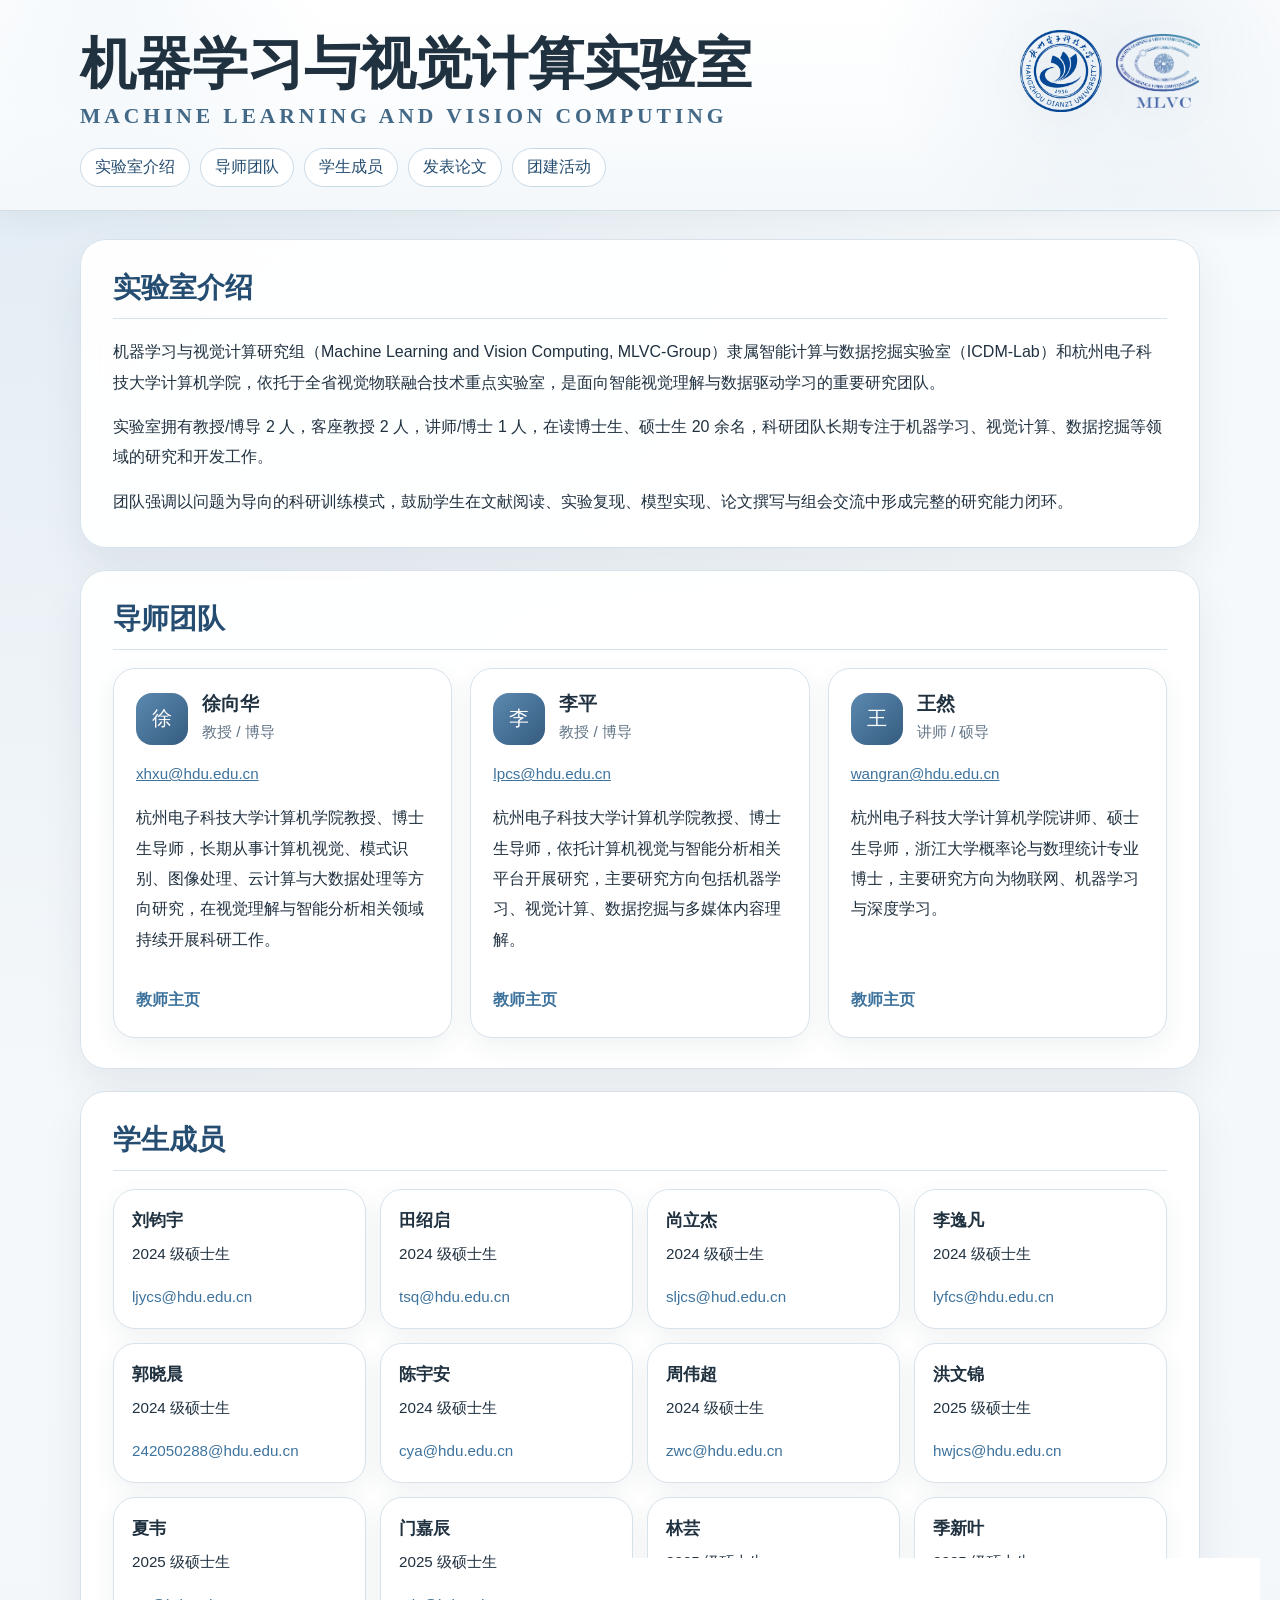
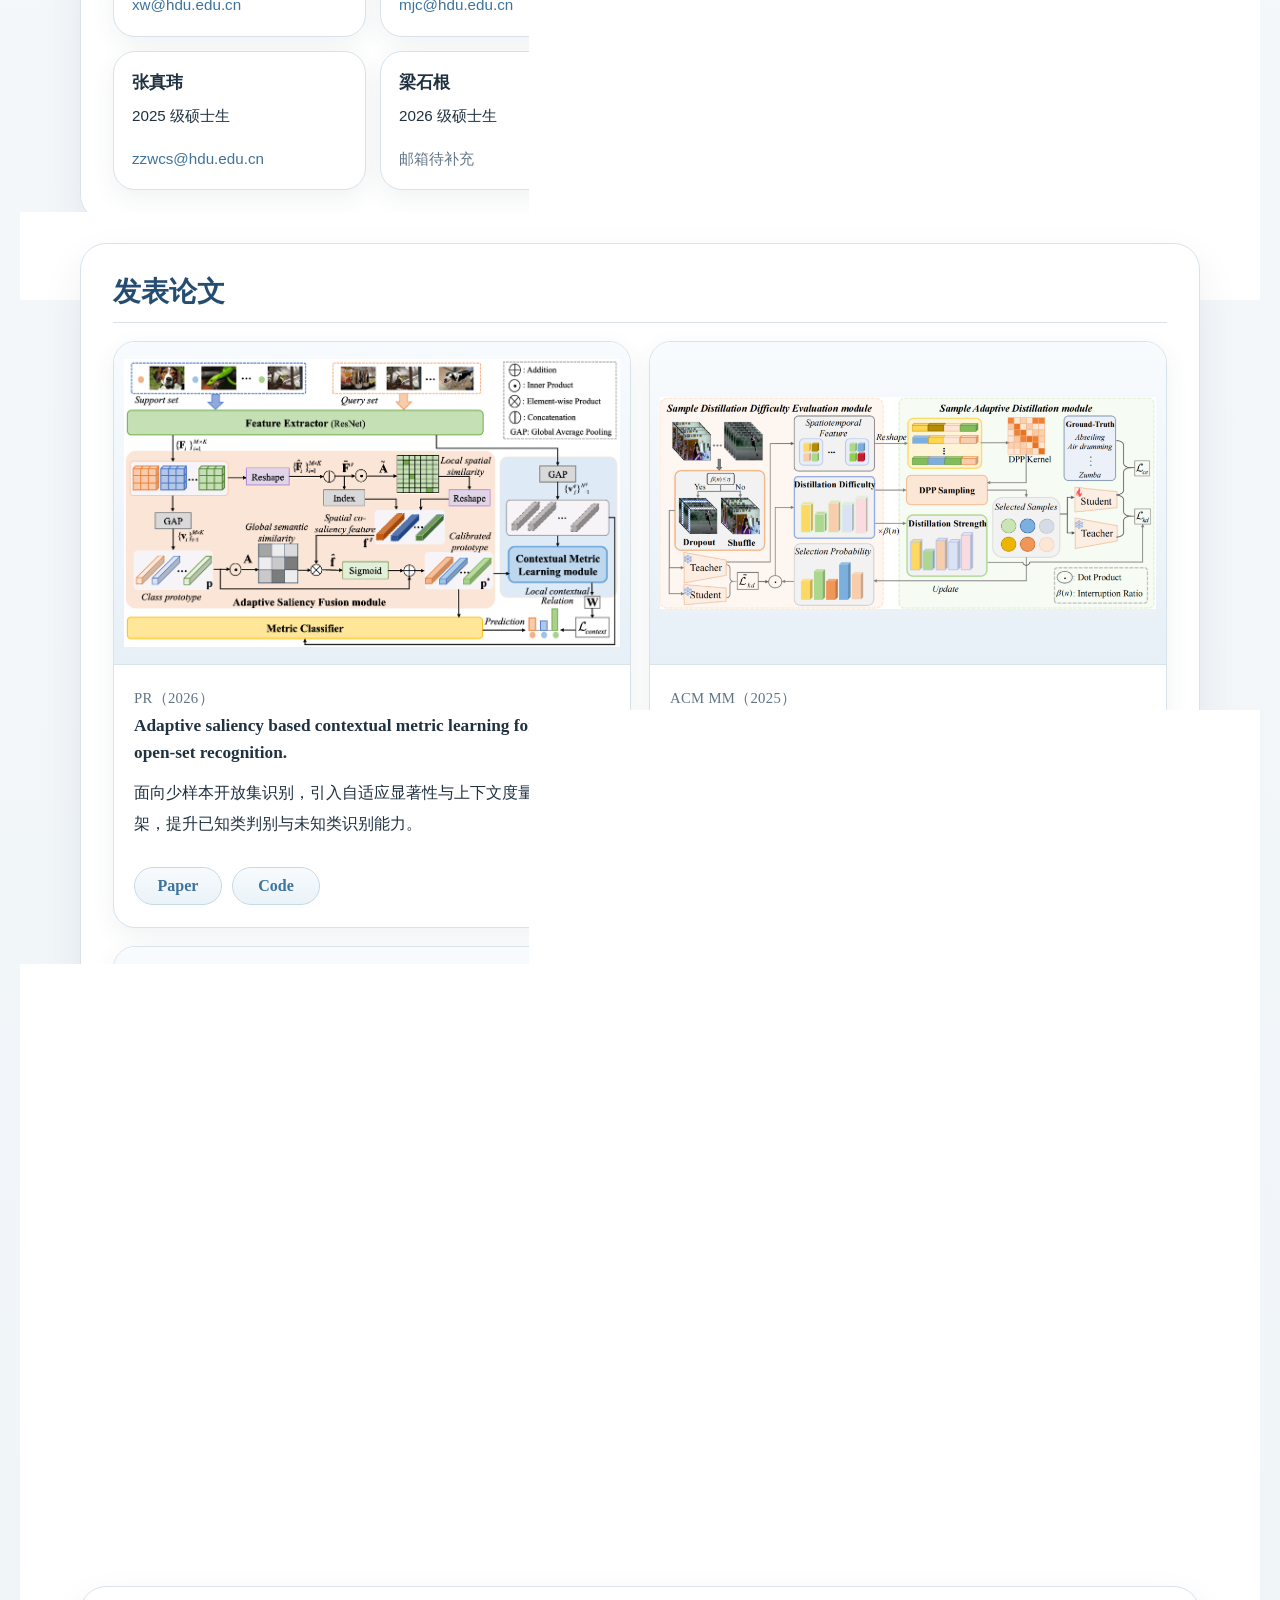
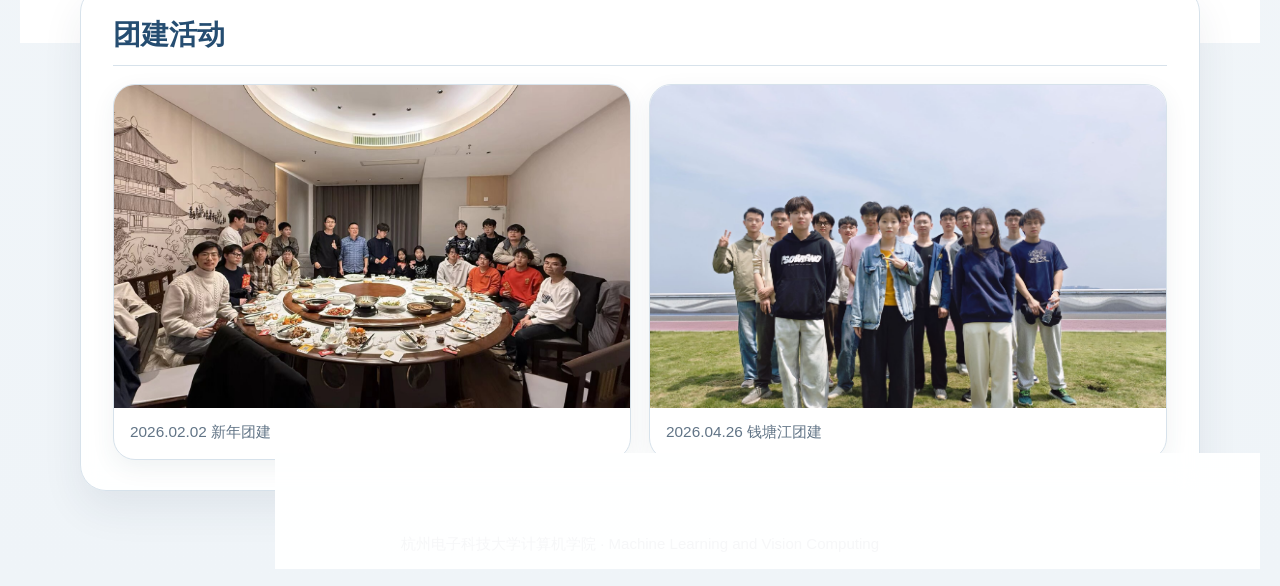
==== commit bd7969bc: "init" ====
--- a/index.html
+++ b/index.html
@@ -116,19 +116,19 @@
       <section id="students" class="content-section">
         <h2>学生成员</h2>
         <div class="students-grid">
-          <article class="student-card"><h3>刘钧宇</h3><p>2024 级硕士生</p><p class="student-email">邮箱待补充</p></article>
-          <article class="student-card"><h3>田绍启</h3><p>2024 级硕士生</p><p class="student-email">邮箱待补充</p></article>
-          <article class="student-card"><h3>尚立杰</h3><p>2024 级硕士生</p><p class="student-email">邮箱待补充</p></article>
-          <article class="student-card"><h3>李逸凡</h3><p>2024 级硕士生</p><p class="student-email">邮箱待补充</p></article>
-          <article class="student-card"><h3>郭晓晨</h3><p>2024 级硕士生</p><p class="student-email">邮箱待补充</p></article>
-          <article class="student-card"><h3>陈宇安</h3><p>2024 级硕士生</p><p class="student-email">邮箱待补充</p></article>
-          <article class="student-card"><h3>周伟超</h3><p>2024 级硕士生</p><p class="student-email">邮箱待补充</p></article>
-          <article class="student-card"><h3>洪文锦</h3><p>2025 级硕士生</p><p class="student-email">邮箱待补充</p></article>
-          <article class="student-card"><h3>夏韦</h3><p>2025 级硕士生</p><p class="student-email">邮箱待补充</p></article>
-          <article class="student-card"><h3>门嘉辰</h3><p>2025 级硕士生</p><p class="student-email">邮箱待补充</p></article>
-          <article class="student-card"><h3>林芸</h3><p>2025 级硕士生</p><p class="student-email">邮箱待补充</p></article>
-          <article class="student-card"><h3>季新叶</h3><p>2025 级硕士生</p><p class="student-email">邮箱待补充</p></article>
-          <article class="student-card"><h3>张真玮</h3><p>2025 级硕士生</p><p class="student-email">邮箱待补充</p></article>
+          <article class="student-card"><h3><a class="student-name" href="https://openreview.net/profile?id=%7EJunyu_Liu9" target="_blank" rel="noreferrer">刘钧宇</a></h3><p>2024 级硕士生</p><p class="student-email"><a href="mailto:ljycs@hdu.edu.cn">ljycs@hdu.edu.cn</a></p></article>
+          <article class="student-card"><h3><a class="student-name" href="https://openreview.net/profile?id=%7EShaoqi_Tian1" target="_blank" rel="noreferrer">田绍启</a></h3><p>2024 级硕士生</p><p class="student-email"><a href="mailto:tsq@hdu.edu.cn">tsq@hdu.edu.cn</a></p></article>
+          <article class="student-card"><h3><a class="student-name" href="https://openreview.net/profile?id=%7ELijie_Shang1" target="_blank" rel="noreferrer">尚立杰</a></h3><p>2024 级硕士生</p><p class="student-email"><a href="mailto:sljcs@hud.edu.cn">sljcs@hud.edu.cn</a></p></article>
+          <article class="student-card"><h3><a class="student-name" href="https://openreview.net/profile?id=%7ELi_Yifan3" target="_blank" rel="noreferrer">李逸凡</a></h3><p>2024 级硕士生</p><p class="student-email"><a href="mailto:lyfcs@hdu.edu.cn">lyfcs@hdu.edu.cn</a></p></article>
+          <article class="student-card"><h3><a class="student-name" href="https://openreview.net/profile?id=%7EXiaochen_Guo2" target="_blank" rel="noreferrer">郭晓晨</a></h3><p>2024 级硕士生</p><p class="student-email"><a href="mailto:242050288@hdu.edu.cn">242050288@hdu.edu.cn</a></p></article>
+          <article class="student-card"><h3><a class="student-name" href="https://openreview.net/profile?id=%7EYuAn_Chen15" target="_blank" rel="noreferrer">陈宇安</a></h3><p>2024 级硕士生</p><p class="student-email"><a href="mailto:cya@hdu.edu.cn">cya@hdu.edu.cn</a></p></article>
+          <article class="student-card"><h3><a class="student-name" href="https://openreview.net/profile?id=%7EWeichao_Zhou2" target="_blank" rel="noreferrer">周伟超</a></h3><p>2024 级硕士生</p><p class="student-email"><a href="mailto:zwc@hdu.edu.cn">zwc@hdu.edu.cn</a></p></article>
+          <article class="student-card"><h3><a class="student-name" href="https://openreview.net/profile?id=%7EWenjin_Hong1" target="_blank" rel="noreferrer">洪文锦</a></h3><p>2025 级硕士生</p><p class="student-email"><a href="mailto:hwjcs@hdu.edu.cn">hwjcs@hdu.edu.cn</a></p></article>
+          <article class="student-card"><h3><a class="student-name" href="https://openreview.net/profile?id=%7EWei_Xia19" target="_blank" rel="noreferrer">夏韦</a></h3><p>2025 级硕士生</p><p class="student-email"><a href="mailto:xw@hdu.edu.cn">xw@hdu.edu.cn</a></p></article>
+          <article class="student-card"><h3><a class="student-name" href="https://openreview.net/profile?id=~Jiachen_Men1" target="_blank" rel="noreferrer">门嘉辰</a></h3><p>2025 级硕士生</p><p class="student-email"><a href="mailto:mjc@hdu.edu.cn">mjc@hdu.edu.cn</a></p></article>
+          <article class="student-card"><h3><a class="student-name" href="https://openreview.net/profile?id=%7EYun_Lin5" target="_blank" rel="noreferrer">林芸</a></h3><p>2025 级硕士生</p><p class="student-email"><a href="mailto:lycs@hdu.edu.cn">lycs@hdu.edu.cn</a></p></article>
+          <article class="student-card"><h3><a class="student-name" href="https://openreview.net/profile?id=%7EXinye_Ji1" target="_blank" rel="noreferrer">季新叶</a></h3><p>2025 级硕士生</p><p class="student-email"><a href="mailto:jxycs@hdu.edu.cn">jxycs@hdu.edu.cn</a></p></article>
+          <article class="student-card"><h3><a class="student-name" href="https://openreview.net/profile?id=%7EZhenwei_Zhang6" target="_blank" rel="noreferrer">张真玮</a></h3><p>2025 级硕士生</p><p class="student-email"><a href="mailto:zzwcs@hdu.edu.cn">zzwcs@hdu.edu.cn</a></p></article>
           <article class="student-card"><h3>梁石根</h3><p>2026 级硕士生</p><p class="student-email">邮箱待补充</p></article>
           <article class="student-card"><h3>胡新俊</h3><p>2026 级硕士生</p><p class="student-email">邮箱待补充</p></article>
           <article class="student-card"><h3>陈世军</h3><p>2026 级硕士生</p><p class="student-email">邮箱待补充</p></article>
--- a/styles.css
+++ b/styles.css
@@ -53,12 +53,14 @@
 .masthead {
   position: relative;
   overflow: hidden;
-  color: #fff;
+  color: var(--ink);
   background:
-    radial-gradient(circle at 85% 22%, rgba(195, 226, 248, 0.2), transparent 24%),
-    radial-gradient(circle at 10% 0%, rgba(255, 255, 255, 0.12), transparent 18%),
-    linear-gradient(135deg, #355c80 0%, #4f7ca4 55%, #88adcb 100%);
-  box-shadow: inset 0 -1px 0 rgba(255, 255, 255, 0.08);
+    radial-gradient(circle at 88% 16%, rgba(115, 160, 197, 0.12), transparent 22%),
+    radial-gradient(circle at 8% 0%, rgba(207, 226, 241, 0.22), transparent 18%),
+    linear-gradient(180deg, #ffffff 0%, #f7fafc 100%);
+  box-shadow:
+    inset 0 -1px 0 rgba(196, 211, 223, 0.7),
+    0 10px 24px rgba(43, 67, 92, 0.06);
 }
 
 .masthead::after {
@@ -66,7 +68,7 @@
   position: absolute;
   inset: auto 0 -90px 0;
   height: 180px;
-  background: linear-gradient(180deg, rgba(255, 255, 255, 0), rgba(255, 255, 255, 0.12));
+  background: linear-gradient(180deg, rgba(255, 255, 255, 0), rgba(216, 229, 239, 0.24));
   pointer-events: none;
 }
 
@@ -92,7 +94,7 @@
   max-width: 100%;
   object-fit: contain;
   object-position: center;
-  filter: drop-shadow(0 8px 18px rgba(0, 0, 0, 0.12));
+  filter: drop-shadow(0 8px 18px rgba(55, 86, 113, 0.12));
 }
 
 .brand-logo-hdu {
@@ -121,7 +123,7 @@
 .title-line-en {
   font-size: clamp(1rem, 1.8vw, 1.35rem);
   letter-spacing: 0.18em;
-  color: rgba(255, 255, 255, 0.86);
+  color: #436987;
   font-family: "Times New Roman", Times, serif;
 }
 
@@ -136,17 +138,17 @@
 
 .page-nav a {
   padding: 8px 14px;
-  color: rgba(255, 255, 255, 0.9);
+  color: var(--primary-deep);
   text-decoration: none;
-  border: 1px solid rgba(255, 255, 255, 0.18);
+  border: 1px solid #c8d9e6;
   border-radius: 999px;
-  background: rgba(255, 255, 255, 0.08);
+  background: rgba(255, 255, 255, 0.92);
   backdrop-filter: blur(6px);
 }
 
 .page-nav a:hover {
-  color: #fff;
-  background: rgba(255, 255, 255, 0.16);
+  color: var(--primary-deep);
+  background: #eef5fb;
 }
 
 .page-content {
@@ -312,12 +314,31 @@
   font-size: 1.08rem;
 }
 
+.student-name {
+  color: var(--ink);
+  text-decoration: none;
+}
+
+.student-name:hover {
+  color: var(--primary-deep);
+  text-decoration: underline;
+}
+
 .student-card p {
   font-size: 0.95rem;
 }
 
 .student-email {
   margin-top: 8px;
+}
+
+.student-email a {
+  color: var(--primary);
+  text-decoration: none;
+}
+
+.student-email a:hover {
+  text-decoration: underline;
 }
 
 .publication-grid {
